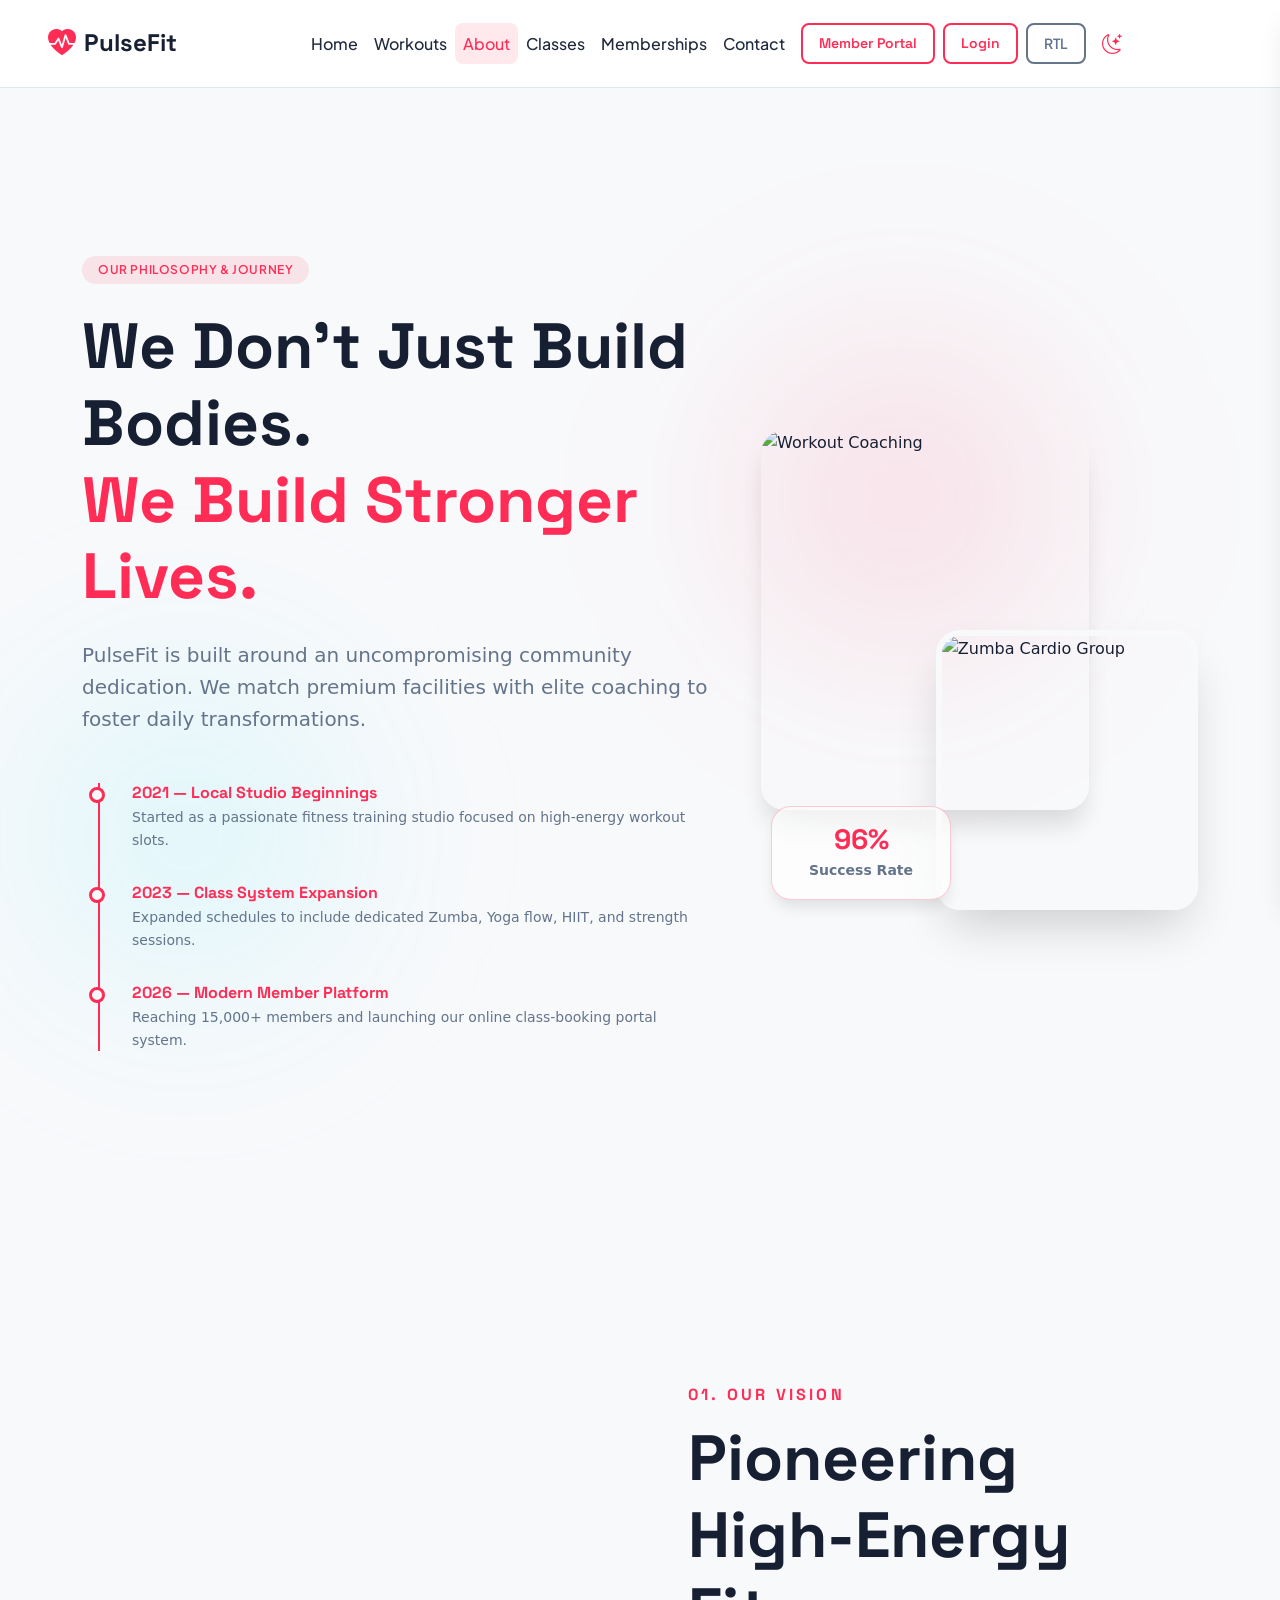
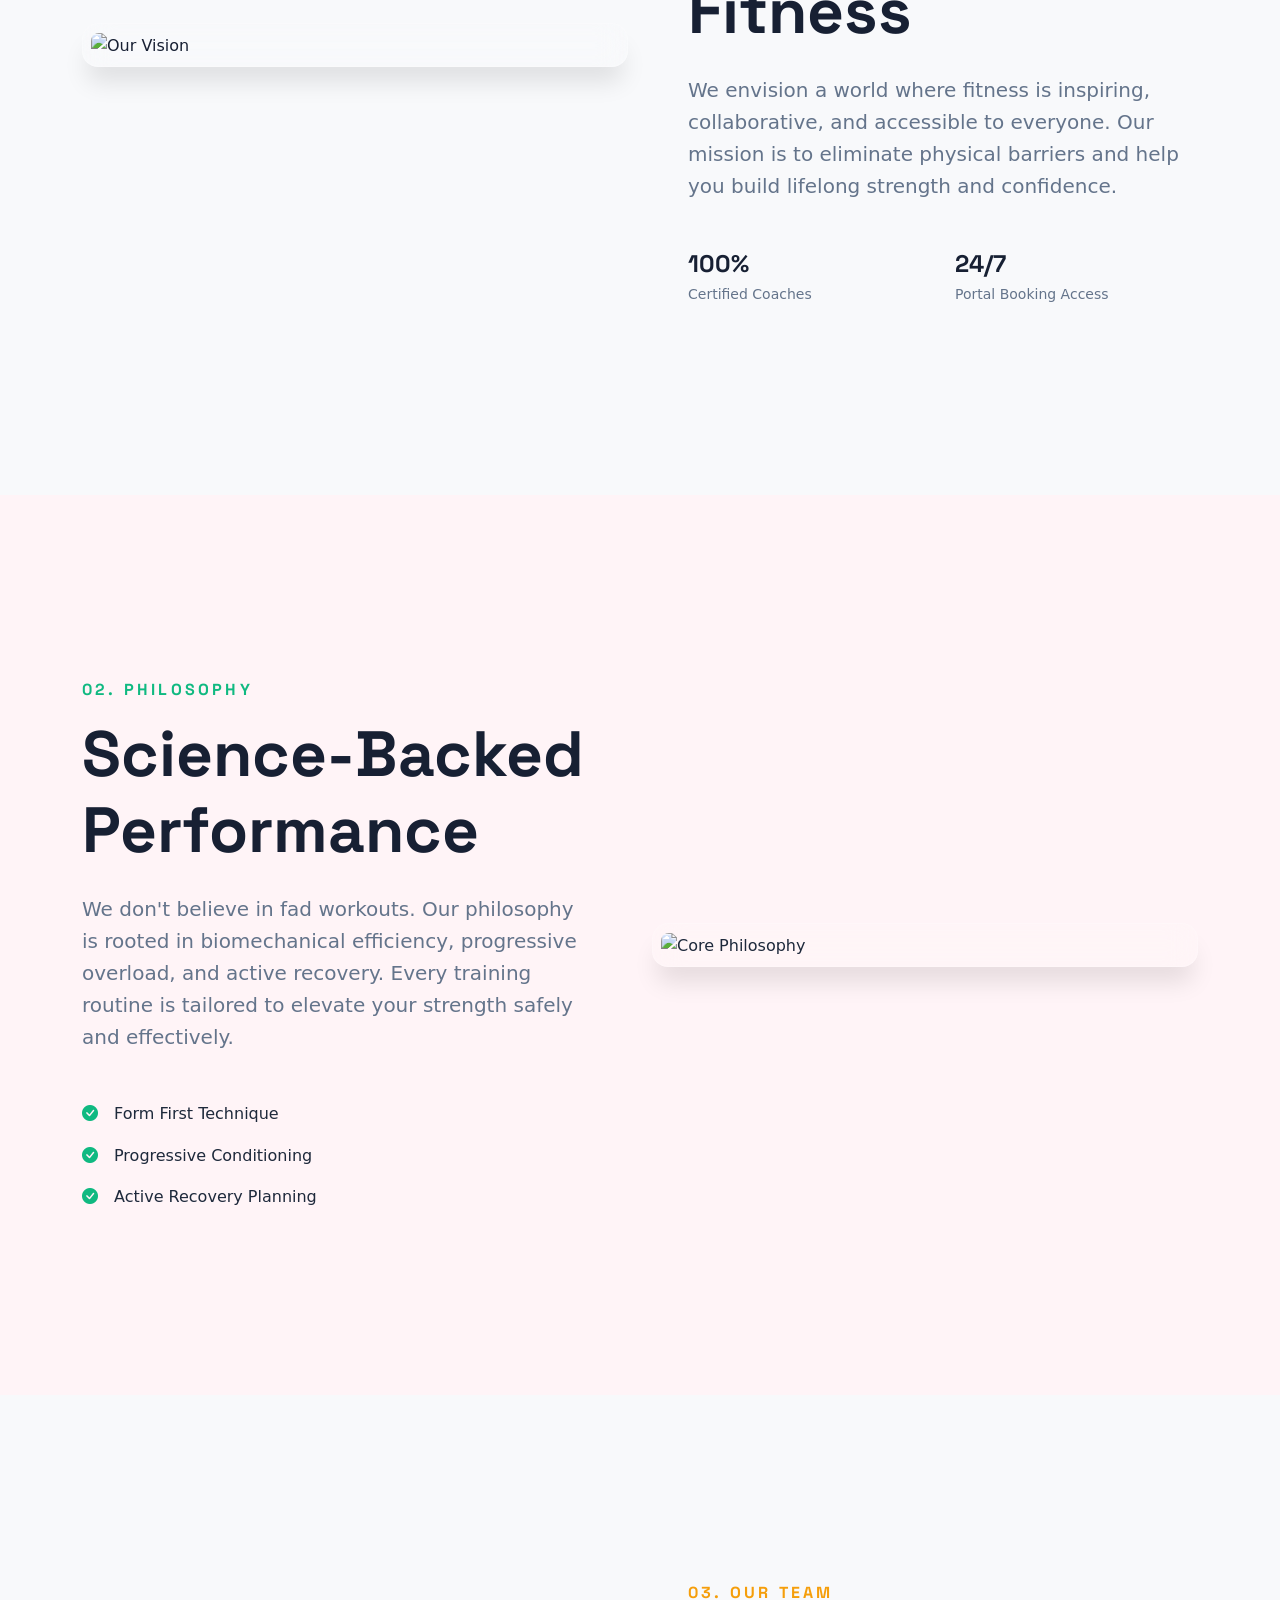
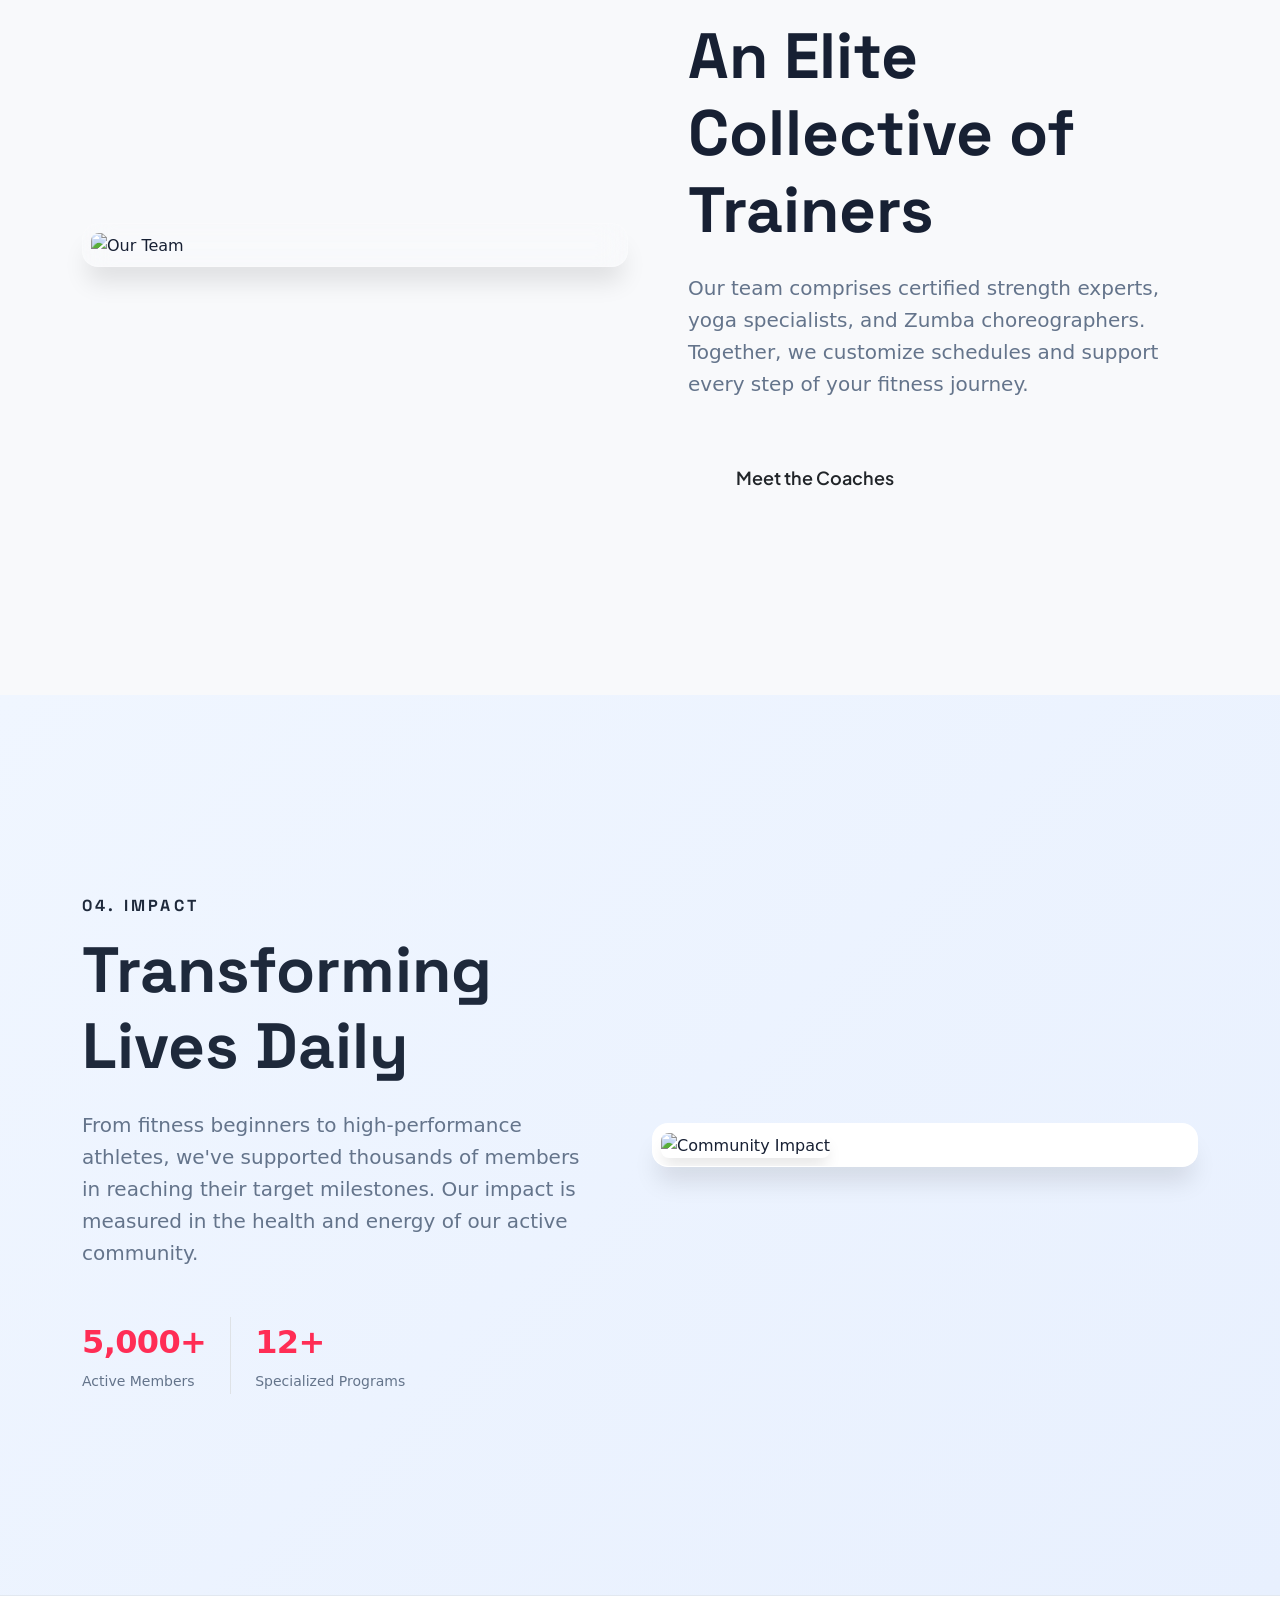
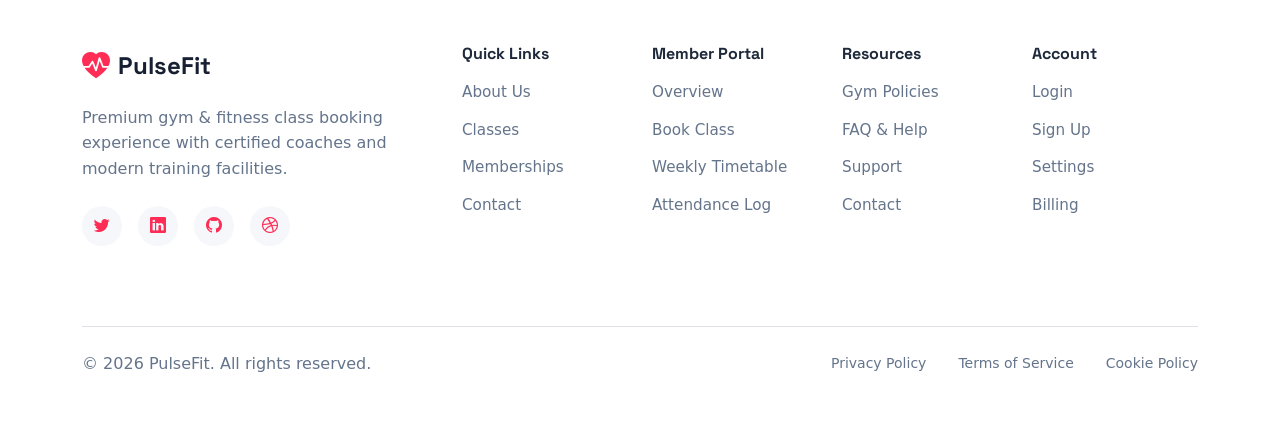
==== about.html @ 6307d5c9 "feat: PulseFit Platform Rebranding and Typography & Theme Polishing" ====
<!DOCTYPE html>
<html lang="en">

<head>
    <meta charset="UTF-8">
    <meta name="viewport" content="width=device-width, initial-scale=1.0">
    <title>About Us - PulseFit Gym & Classes</title>
    <link rel="icon" type="image/svg+xml" href="favicon.svg">
    <link href="https://cdn.jsdelivr.net/npm/bootstrap@5.3.0/dist/css/bootstrap.min.css" rel="stylesheet">
    <link href="https://cdn.jsdelivr.net/npm/bootstrap-icons@1.11.0/font/bootstrap-icons.css" rel="stylesheet">
    <link
        href="https://fonts.googleapis.com/css2?family=Space+Grotesk:wght@400;500;600;700&family=Plus+Jakarta+Sans:wght@300;400;500;600;700;800&display=swap"
        rel="stylesheet">
    <link href="assets/css/style.css" rel="stylesheet">
    <link href="assets/css/premium.css" rel="stylesheet">
</head>

<body>
    <!-- Premium Header -->
    <header class="navbar-header fixed-top">
        <nav class="navbar navbar-expand-lg">
            <div class="container-fluid px-4 px-xl-5">
                <a class="navbar-brand d-flex align-items-center" href="index.html">
                    <div class="brand-logo">
                        <i class="bi bi-heart-pulse-fill text-primary fs-3"></i>
                    </div>
                    <span class="brand-name ms-2 fw-bold">PulseFit</span>
                </a>

                <!-- Desktop Navigation -->
                <div class="navbar-nav mx-auto d-none d-xl-flex align-items-center">
                    <a class="nav-link" href="index.html">Home</a>
                    <a class="nav-link" href="home2.html">Workouts</a>
                    <a class="nav-link active" href="about.html">About</a>
                    <a class="nav-link" href="services.html">Classes</a>
                    <a class="nav-link" href="pricing.html">Memberships</a>
                    <a class="nav-link" href="contact.html">Contact</a>
                    <a href="dashboard.html" class="btn btn-outline-primary btn-sm ms-2">Member Portal</a>
                    <a href="login.html" class="btn btn-outline-primary btn-sm ms-2">Login</a>
                    <button class="btn btn-outline-secondary btn-sm ms-2" id="rtlToggleBtn">RTL</button>
                    <button class="theme-toggle btn btn-link text-decoration-none ms-3" id="themeToggle">
                        <i class="bi bi-sun fs-5"></i>
                    </button>
                </div>

                <!-- Mobile Hamburger Menu -->
                <button class="hamburger-menu d-xl-none" id="hamburgerMenu">
                    <span></span>
                    <span></span>
                    <span></span>
                </button>
            </div>
        </nav>

        <!-- Mobile Side Menu -->
        <div class="mobile-side-menu" id="mobileSideMenu">
            <div class="side-menu-header">
                <div class="d-flex align-items-center justify-content-between">
                    <div class="d-flex align-items-center">
                        <i class="bi bi-heart-pulse-fill text-primary fs-3"></i>
                        <span class="brand-name ms-2 fw-bold">PulseFit</span>
                    </div>
                    <button class="close-menu" id="closeMenu">
                        <i class="bi bi-x-lg fs-4"></i>
                    </button>
                </div>
            </div>
            <div class="side-menu-body">
                <a href="index.html" class="side-menu-link">Home</a>
                <a href="home2.html" class="side-menu-link">Workouts</a>
                <a href="about.html" class="side-menu-link active">About</a>
                <a href="services.html" class="side-menu-link">Classes</a>
                <a href="pricing.html" class="side-menu-link">Memberships</a>
                <a href="contact.html" class="side-menu-link">Contact</a>
                <a href="dashboard.html" class="side-menu-link">Member Portal</a>
                <div class="side-menu-divider"></div>
                <button class="rtl-toggle-mobile btn btn-outline-secondary w-100 mb-2" id="rtlToggleMobile">
                    <i class="bi bi-text-left-right me-2"></i> Toggle RTL
                </button>
                <button class="theme-toggle-mobile btn btn-outline-primary w-100 mb-3" id="themeToggleMobile">
                    <i class="bi bi-sun me-2"></i> Toggle Theme
                </button>
                <a href="login.html" class="btn btn-outline-secondary w-100 mb-2">Login</a>
                <a href="signup.html" class="btn btn-primary w-100 text-white">Sign Up</a>
            </div>
        </div>
    </header>

    <!-- About Hero Section -->
    <section class="about-hero">
        <div class="gradient-orb" style="top: 15%; right: 10%;"></div>
        <div class="gradient-orb gradient-orb-secondary" style="bottom: 10%; left: -5%;"></div>

        <div class="container py-5">
            <div class="row align-items-center g-5">
                <!-- Text / Timeline Column -->
                <div class="col-12 col-lg-7">
                    <div class="hero-content text-start">
                        <div class="badge bg-primary-subtle text-primary px-3 py-2 mb-4 rounded-pill stagger-up">
                            Our Philosophy & Journey
                        </div>
                        <h1 class="display-3 fw-bold mb-4 stagger-up delay-1">
                            We Don't Just Build Bodies.<br><span class="text-primary">We Build Stronger Lives.</span>
                        </h1>
                        <p class="lead text-muted mb-5 stagger-up delay-2">
                            PulseFit is built around an uncompromising community dedication. We match premium facilities with elite coaching to foster daily transformations.
                        </p>
                        
                        <!-- Timeline Component -->
                        <div class="timeline-premium stagger-up delay-3">
                            <div class="timeline-step">
                                <h6 class="fw-bold mb-1 text-primary">2021 — Local Studio Beginnings</h6>
                                <p class="text-muted small mb-0">Started as a passionate fitness training studio focused on high-energy workout slots.</p>
                            </div>
                            <div class="timeline-step">
                                <h6 class="fw-bold mb-1 text-primary">2023 — Class System Expansion</h6>
                                <p class="text-muted small mb-0">Expanded schedules to include dedicated Zumba, Yoga flow, HIIT, and strength sessions.</p>
                            </div>
                            <div class="timeline-step">
                                <h6 class="fw-bold mb-1 text-primary">2026 — Modern Member Platform</h6>
                                <p class="text-muted small mb-0">Reaching 15,000+ members and launching our online class-booking portal system.</p>
                            </div>
                        </div>
                    </div>
                </div>

                <!-- Overlapping Image Collage Column -->
                <div class="col-12 col-lg-5">
                    <div class="about-collage stagger-up delay-2">
                        <img src="https://images.unsplash.com/photo-1548690312-e3b507d8c110?q=80&w=800&auto=format&fit=crop" 
                             alt="Workout Coaching" 
                             class="about-img-main">
                        <img src="https://images.unsplash.com/photo-1599447421416-3414500d18a5?q=80&w=600&auto=format&fit=crop" 
                             alt="Zumba Cardio Group" 
                             class="about-img-sub">

                        <!-- Floating Stat Box -->
                        <div class="glass-card p-3 shadow-lg text-center" style="position: absolute; bottom: 10px; left: 10px; z-index: 10; border: 1px solid rgba(255, 45, 85, 0.25); min-width: 180px;">
                            <h3 class="fw-bold text-primary mb-0 counter-ticker" data-target="98" data-suffix="%">0</h3>
                            <span class="small text-muted fw-bold">Success Rate</span>
                        </div>
                    </div>
                </div>
            </div>
        </div>
    </section>

    <!-- Section 1: Our Vision -->
    <section class="about-showcase py-5 vh-100 d-flex align-items-center">
        <div class="container">
            <div class="row align-items-center">
                <div class="col-lg-6 mb-4 mb-lg-0">
                    <div class="showcase-image-wrapper p-2 rounded-4 shadow-xl glass-morphism bg-white bg-opacity-10">
                        <img src="https://images.unsplash.com/photo-1517838277536-f5f99be501cd?q=80&w=600&auto=format&fit=crop"
                            alt="Our Vision" class="img-fluid rounded-3 w-100 hero-animate">
                    </div>
                </div>
                <div class="col-lg-6 ps-lg-5">
                    <h6 class="text-primary fw-bold text-uppercase tracking-widest mb-3">01. Our Vision</h6>
                    <h2 class="display-3 fw-bold mb-4">Pioneering High-Energy Fitness</h2>
                    <p class="lead text-muted mb-5">We envision a world where fitness is inspiring, collaborative, and accessible to everyone. Our mission is to eliminate physical barriers and help you build lifelong strength and confidence.</p>
                    <div class="row g-4">
                        <div class="col-6">
                            <h4 class="fw-bold mb-1">100%</h4>
                            <p class="text-muted small mb-0">Certified Coaches</p>
                        </div>
                        <div class="col-6">
                            <h4 class="fw-bold mb-1">24/7</h4>
                            <p class="text-muted small mb-0">Portal Booking Access</p>
                        </div>
                    </div>
                </div>
            </div>
        </div>
    </section>

    <!-- Section 2: Core Philosophy -->
    <section class="about-showcase py-5 vh-100 d-flex align-items-center bg-light">
        <div class="container">
            <div class="row align-items-center">
                <div class="col-lg-6 order-lg-2 mb-4 mb-lg-0">
                    <div class="showcase-image-wrapper p-2 rounded-4 shadow-xl glass-morphism bg-white bg-opacity-10">
                        <img src="https://images.unsplash.com/photo-1544367567-0f2fcb009e0b?q=80&w=600&auto=format&fit=crop"
                            alt="Core Philosophy" class="img-fluid rounded-3 w-100">
                    </div>
                </div>
                <div class="col-lg-6 order-lg-1 pe-lg-5">
                    <h6 class="text-success fw-bold text-uppercase tracking-widest mb-3">02. Philosophy</h6>
                    <h2 class="display-3 fw-bold mb-4">Science-Backed Performance</h2>
                    <p class="lead text-muted mb-5">We don't believe in fad workouts. Our philosophy is rooted in biomechanical efficiency, progressive overload, and active recovery. Every training routine is tailored to elevate your strength safely and effectively.</p>
                    <ul class="list-unstyled mb-0">
                        <li class="mb-3 d-flex align-items-center"><i
                                class="bi bi-check-circle-fill text-success me-3"></i> Form First Technique</li>
                        <li class="mb-3 d-flex align-items-center"><i
                                class="bi bi-check-circle-fill text-success me-3"></i> Progressive Conditioning</li>
                        <li class="d-flex align-items-center"><i class="bi bi-check-circle-fill text-success me-3"></i>
                            Active Recovery Planning</li>
                    </ul>
                </div>
            </div>
        </div>
    </section>

    <!-- Section 3: Global Talent -->
    <section class="about-showcase py-5 vh-100 d-flex align-items-center">
        <div class="container">
            <div class="row align-items-center">
                <div class="col-lg-6 mb-4 mb-lg-0">
                    <div class="showcase-image-wrapper p-2 rounded-4 shadow-xl glass-morphism bg-white bg-opacity-10">
                        <img src="https://images.unsplash.com/photo-1571019614242-c5c5dee9f50b?q=80&w=600&auto=format&fit=crop"
                            alt="Our Team" class="img-fluid rounded-3 w-100">
                    </div>
                </div>
                <div class="col-lg-6 ps-lg-5">
                    <h6 class="text-warning fw-bold text-uppercase tracking-widest mb-3">03. Our Team</h6>
                    <h2 class="display-3 fw-bold mb-4">An Elite Collective of Trainers</h2>
                    <p class="lead text-muted mb-5">Our team comprises certified strength experts, yoga specialists, and Zumba choreographers. Together, we customize schedules and support every step of your fitness journey.</p>
                    <a href="contact.html" class="btn btn-outline-dark btn-lg px-5 py-3 rounded-pill">Meet the Coaches</a>
                </div>
            </div>
        </div>
    </section>

    <!-- Section 4: Global Impact -->
    <section class="about-showcase premium-hero-bg py-5 vh-100 d-flex align-items-center">
        <div class="container">
            <div class="row align-items-center">
                <div class="col-lg-6 order-lg-2 mb-4 mb-lg-0">
                    <div class="showcase-image-wrapper p-2 rounded-4 shadow-xl glass-morphism bg-white bg-opacity-20"
                        style="border-color: rgba(255,255,255,0.1);">
                        <img src="https://images.unsplash.com/photo-1529156069898-49953e39b3ac?q=80&w=600&auto=format&fit=crop"
                            alt="Community Impact" class="img-fluid rounded-3 w-100 shadow-lg">
                    </div>
                </div>
                <div class="col-lg-6 order-lg-1 pe-lg-5">
                    <h6 class="text-primary fw-bold text-uppercase tracking-widest mb-3">04. Impact</h6>
                    <h2 class="display-3 fw-bold mb-4">Transforming Lives Daily</h2>
                    <p class="lead text-muted mb-5">From fitness beginners to high-performance athletes, we've supported thousands of members in reaching their target milestones. Our impact is measured in the health and energy of our active community.</p>
                    <div class="d-flex gap-4">
                        <div class="impact-stat">
                            <span class="d-block fs-2 fw-bold text-primary">5,000+</span>
                            <span class="text-muted small">Active Members</span>
                        </div>
                        <div class="impact-stat ps-4 border-start">
                            <span class="d-block fs-2 fw-bold text-primary">12+</span>
                            <span class="text-muted small">Specialized Programs</span>
                        </div>
                    </div>
                </div>
            </div>
        </div>
    </section>

    <!-- Premium Footer -->
    <footer class="footer py-5">
        <div class="container">
            <div class="row g-4">
                <div class="col-lg-4">
                    <div class="footer-brand">
                        <a class="navbar-brand d-flex align-items-center mb-3" href="index.html">
                            <div class="brand-logo">
                                <i class="bi bi-heart-pulse-fill text-primary fs-3"></i>
                            </div>
                            <span class="brand-name ms-2 fw-bold">PulseFit</span>
                        </a>
                        <p class="text-muted">Premium gym & fitness class booking experience with certified coaches and modern training facilities.</p>
                        <div class="social-links">
                            <a href="#" class="social-link"><i class="bi bi-twitter"></i></a>
                            <a href="#" class="social-link"><i class="bi bi-linkedin"></i></a>
                            <a href="#" class="social-link"><i class="bi bi-github"></i></a>
                            <a href="#" class="social-link"><i class="bi bi-dribbble"></i></a>
                        </div>
                    </div>
                </div>

                <div class="col-lg-2">
                    <h6 class="fw-bold mb-3">Quick Links</h6>
                    <ul class="footer-links">
                        <li><a href="about.html">About Us</a></li>
                        <li><a href="services.html">Classes</a></li>
                        <li><a href="pricing.html">Memberships</a></li>
                        <li><a href="contact.html">Contact</a></li>
                    </ul>
                </div>

                <div class="col-lg-2">
                    <h6 class="fw-bold mb-3">Member Portal</h6>
                    <ul class="footer-links">
                        <li><a href="dashboard.html">Overview</a></li>
                        <li><a href="dashboard.html">Book Class</a></li>
                        <li><a href="dashboard.html">Weekly Timetable</a></li>
                        <li><a href="dashboard.html">Attendance Log</a></li>
                    </ul>
                </div>

                <div class="col-lg-2">
                    <h6 class="fw-bold mb-3">Resources</h6>
                    <ul class="footer-links">
                        <li><a href="#">Gym Policies</a></li>
                        <li><a href="#">FAQ & Help</a></li>
                        <li><a href="#">Support</a></li>
                        <li><a href="contact.html">Contact</a></li>
                    </ul>
                </div>

                <div class="col-lg-2">
                    <h6 class="fw-bold mb-3">Account</h6>
                    <ul class="footer-links">
                        <li><a href="login.html">Login</a></li>
                        <li><a href="signup.html">Sign Up</a></li>
                        <li><a href="#">Settings</a></li>
                        <li><a href="#">Billing</a></li>
                    </ul>
                </div>
            </div>

            <div class="footer-bottom mt-5 pt-4 border-top">
                <div class="row align-items-center">
                    <div class="col-md-6">
                        <p class="text-muted mb-0">© 2026 PulseFit. All rights reserved.</p>
                    </div>
                    <div class="col-md-6 text-md-end">
                        <div class="footer-bottom-links">
                            <a href="#">Privacy Policy</a>
                            <a href="#">Terms of Service</a>
                            <a href="#">Cookie Policy</a>
                        </div>
                    </div>
                </div>
            </div>
        </div>
    </footer>

    <script src="https://cdn.jsdelivr.net/npm/bootstrap@5.3.0/dist/js/bootstrap.bundle.min.js"></script>
    <script src="assets/js/main.js"></script>
    <script src="assets/js/premium.js"></script>
</body>

</html>
---- assets/css/style.css ----
/* CRO Optimize - Premium CSS Styles */

/* ===== CSS Variables ===== */
/* CRO Optimize - Premium CSS Styles */

/* ===== CSS Variables ===== */
:root {
  /* Light Mode Colors */
  --pure-white: #FFFFFF;
  --soft-gray: #F5F7FA;
  --section-alt-light: #FFF4F7;
  --section-alt-dark: #F5F7FA;
  --premium-blue: #FF2D55;
  --analytics-cyan: #00E5FF;
  --saas-navy: #1E293B;
  --success-green: #10B981;
  --warning-yellow: #F59E0B;
  --danger-red: #EF4444;
  --muted-gray: #64748B;
  --light-gray: #E2E8F0;

  /* Typography */
  --font-primary: 'Plus Jakarta Sans', system-ui, -apple-system, sans-serif;
  --font-secondary: 'Plus Jakarta Sans', system-ui, -apple-system, sans-serif;
  --font-display: 'Space Grotesk', 'Plus Jakarta Sans', system-ui, -apple-system, BlinkMacSystemFont, 'Segoe UI', Roboto, Arial, sans-serif;

  /* Spacing */
  --spacing-xs: 0.25rem;
  --spacing-sm: 0.5rem;
  --spacing-md: 1rem;
  --spacing-lg: 1.5rem;
  --spacing-xl: 2rem;
  --spacing-2xl: 3rem;

  /* Border Radius */
  --radius-sm: 0.375rem;
  --radius-md: 0.5rem;
  --radius-lg: 0.75rem;
  --radius-xl: 1rem;

  /* Shadows */
  --shadow-sm: 0 1px 2px 0 rgba(0, 0, 0, 0.05);
  --shadow-md: 0 4px 6px -1px rgba(0, 0, 0, 0.1);
  --shadow-lg: 0 10px 15px -3px rgba(0, 0, 0, 0.1);
  --shadow-xl: 0 20px 25px -5px rgba(0, 0, 0, 0.1);

  /* Transitions */
  --transition-fast: 0.15s ease-in-out;
  --transition-normal: 0.3s ease-in-out;
  --transition-slow: 0.5s ease-in-out;
}

/* Dark Mode Variables */
[data-theme="dark"] {
  --pure-white: #000000;
  --soft-gray: #111827;
  --section-alt-dark: #111827;
  margin: 0;
  padding: 0;
  box-sizing: border-box;
}

body {
  font-family: var(--font-primary);
  font-weight: 400;
  line-height: 1.6;
  color: var(--saas-navy);
  background-color: var(--pure-white);
  transition: background-color var(--transition-normal), color var(--transition-normal);
  overflow-x: hidden;
  padding-top: 80px;
}


body.auth-body {
  padding-top: 0 !important;
}

html {
  overflow-x: hidden;
}

[data-theme="dark"] body {
  color: var(--muted-gray);
}

[data-theme="dark"] section {
  background-color: #000000 !important;
  background-image: none !important;
}

[data-theme="dark"] section:nth-of-type(even) {
  background-color: var(--section-alt-dark) !important;
}

/* ===== Typography ===== */
h1,
h2,
h3,
h4,
h5,
h6,
.display-1,
.display-2,
.display-3,
.display-4,
.display-5,
.display-6 {
  font-family: var(--font-display) !important;
  font-weight: 550;
  line-height: 1.2;
  color: var(--saas-navy);
  transition: color var(--transition-normal);
}

[data-theme="dark"] .bg-white,
[data-theme="dark"] .bg-light {
  background-color: var(--section-alt-dark) !important;
}

[data-theme="dark"] .bg-white h1, [data-theme="dark"] .bg-white h2, [data-theme="dark"] .bg-white h3, [data-theme="dark"] .bg-white h4, [data-theme="dark"] .bg-white h5, [data-theme="dark"] .bg-white h6,
[data-theme="dark"] .bg-light h1, [data-theme="dark"] .bg-light h2, [data-theme="dark"] .bg-light h3, [data-theme="dark"] .bg-light h4, [data-theme="dark"] .bg-light h5, [data-theme="dark"] .bg-light h6 {
  color: var(--light-gray) !important;
}

[data-theme="dark"] .bg-white p, [data-theme="dark"] .bg-white .lead, [data-theme="dark"] .bg-white li,
[data-theme="dark"] .bg-light p, [data-theme="dark"] .bg-light .lead, [data-theme="dark"] .bg-light li {
  color: var(--muted-gray) !important;
}

[data-theme="dark"] h1, [data-theme="dark"] h2, [data-theme="dark"] h3, [data-theme="dark"] h4, [data-theme="dark"] h5, [data-theme="dark"] h6 {
  color: var(--light-gray);
}

.display-1 {
  font-size: 5rem;
}

.display-2 {
  font-size: 4.5rem;
}

.display-3 {
  font-size: 4rem;
}

.display-4 {
  font-size: 3.5rem;
}

.display-5 {
  font-size: 3rem;
}

@media (max-width: 768px) {
  .display-1 {
    font-size: 3rem;
  }

  .display-2 {
    font-size: 2.5rem;
  }

  .display-3 {
    font-size: 2.2rem;
  }

  .display-4 {
    font-size: 2rem;
  }

  .display-5 {
    font-size: 1.8rem;
  }
}

.lead {
  font-size: 1.25rem;
  font-weight: 500;
  color: var(--muted-gray);
}

/* ===== Header & Navigation ===== */
.navbar-header {
  position: fixed;
  top: 0;
  left: 0;
  right: 0;
  background: rgba(255, 255, 255, 0.95);
  backdrop-filter: blur(10px);
  border-bottom: 1px solid var(--light-gray);
  transition: all var(--transition-normal);
  z-index: 1030;
}

/* ===== RTL Navbar Fix: prevent logo/brand/hamburger overlap ===== */
[dir="rtl"] .navbar .container-fluid,
[dir="rtl"] .navbar .container,
[dir="rtl"] .navbar .px-4 {
  display: flex !important;
  justify-content: space-between !important;
  align-items: center !important;
  flex-wrap: nowrap !important;
  width: 100% !important;
}

[dir="rtl"] .navbar-brand {
  display: flex !important;
  align-items: center !important;
  gap: 0.5rem !important;
  margin-right: 0 !important;
  margin-left: auto !important;
  flex-shrink: 0 !important;
}

[dir="rtl"] .navbar-brand .brand-name {
  margin: 0 !important;
}

[dir="rtl"] .hamburger-menu {
  margin-left: 0 !important;
  margin-right: auto !important;
  flex-shrink: 0 !important;
  left: 1.5rem !important;
  right: auto !important;
}

/* ===== Premium Auth Screens ===== */
.auth-section {
  min-height: 100vh;
  display: flex;
  align-items: center;
  justify-content: center;
  background: radial-gradient(circle at top right, rgba(59, 130, 246, 0.05) 0%, transparent 40%),
    radial-gradient(circle at bottom left, rgba(139, 92, 246, 0.05) 0%, transparent 40%),
    var(--pure-white);
  position: relative;
  overflow: hidden;
  padding: 4rem 0;
}

[data-theme="dark"] .auth-section {
  background: radial-gradient(circle at top right, rgba(59, 130, 246, 0.1) 0%, transparent 40%),
    radial-gradient(circle at bottom left, rgba(139, 92, 246, 0.1) 0%, transparent 40%),
    #020617;
}

.auth-section::before {
  content: '';
  position: absolute;
  width: 1000px;
  height: 1000px;
  background: linear-gradient(135deg, var(--saas-primary) 0%, var(--saas-accent) 100%);
  filter: blur(150px);
  opacity: 0.03;
  top: -20%;
  right: -10%;
  border-radius: 50%;
  pointer-events: none;
}

.premium-auth-card {
  background: rgba(255, 255, 255, 0.8);
  backdrop-filter: blur(20px);
  -webkit-backdrop-filter: blur(20px);
  border: 1px solid rgba(255, 255, 255, 0.5);
  border-radius: 2rem;
  box-shadow: 0 25px 50px -12px rgba(0, 0, 0, 0.08);
  transition: all 0.5s cubic-bezier(0.4, 0, 0.2, 1);
  width: 100%;
}

[data-theme="dark"] .premium-auth-card {
  background: rgba(15, 23, 42, 0.6);
  border: 1px solid rgba(255, 255, 255, 0.08);
  box-shadow: 0 25px 50px -12px rgba(0, 0, 0, 0.5);
}

.premium-auth-card:hover {
  transform: translateY(-5px);
  box-shadow: 0 35px 60px -15px rgba(59, 130, 246, 0.15);
  border-color: rgba(59, 130, 246, 0.3);
}

.auth-header-visual {
  padding: 3.5rem 3rem 1.5rem;
  text-align: center;
}

.auth-icon-wrap {
  width: 72px;
  height: 72px;
  background: linear-gradient(135deg, var(--saas-primary) 0%, var(--saas-accent) 100%);
  border-radius: 20px;
  display: flex;
  align-items: center;
  justify-content: center;
  margin: 0 auto 1.5rem;
  color: white;
  font-size: 2rem;
  box-shadow: 0 10px 20px rgba(59, 130, 246, 0.3);
}

.auth-title {
  font-family: var(--font-display);
  font-size: 1.75rem;
  font-weight: 550;
  margin-bottom: 0.5rem;
  letter-spacing: -0.025em;
}

.auth-form-wrap {
  padding: 0 3.5rem 3.5rem;
}

.form-floating-custom {
  position: relative;
  margin-bottom: 1.5rem;
}

.form-floating-custom .form-control {
  height: 64px;
  background: rgba(var(--light-gray-rgb), 0.3);
  border: 1px solid rgba(0, 0, 0, 0.05);
  border-radius: 16px;
  padding: 1.5rem 1rem 0.5rem 3.5rem;
  font-weight: 500;
  transition: all 0.3s ease;
}

[data-theme="dark"] .form-floating-custom .form-control {
  background: rgba(255, 255, 255, 0.03);
  border-color: rgba(255, 255, 255, 0.05);
  color: white;
}

.form-floating-custom .form-control:focus {
  background: var(--pure-white);
  border-color: var(--saas-primary);
  box-shadow: 0 0 0 4px rgba(59, 130, 246, 0.1);
}

[data-theme="dark"] .form-floating-custom .form-control:focus {
  background: rgba(15, 23, 42, 0.8);
}

.form-floating-custom label {
  position: absolute;
  top: 50%;
  left: 3.5rem;
  transform: translateY(-50%);
  color: var(--muted-gray);
  transition: all 0.3s ease;
  pointer-events: none;
  font-weight: 500;
}

.form-floating-custom .form-control:focus~label,
.form-floating-custom .form-control:not(:placeholder-shown)~label {
  top: 15px;
  font-size: 0.75rem;
  text-transform: uppercase;
  letter-spacing: 0.05em;
  color: var(--saas-primary);
}

.form-floating-custom .form-icon {
  position: absolute;
  top: 50%;
  left: 1.25rem;
  transform: translateY(-50%);
  font-size: 1.25rem;
  color: var(--saas-primary);
  opacity: 0.7;
}

.social-btn-premium {
  height: 56px;
  border-radius: 14px;
  background: var(--pure-white);
  border: 1px solid rgba(0, 0, 0, 0.05);
  font-weight: 550;
  display: flex;
  align-items: center;
  justify-content: center;
  gap: 0.75rem;
  transition: all 0.3s ease;
}

[data-theme="dark"] .social-btn-premium {
  background: rgba(255, 255, 255, 0.02);
  border-color: rgba(255, 255, 255, 0.08);
  color: white;
}

.social-btn-premium:hover {
  background: var(--light-gray);
  transform: translateY(-2px);
}

[data-theme="dark"] .social-btn-premium:hover {
  background: rgba(255, 255, 255, 0.05);
}

[data-theme="dark"] .navbar-header {
  background: rgba(17, 24, 39, 0.95);
  border-bottom: 1px solid rgba(255, 255, 255, 0.1);
}

.navbar {
  padding: 1rem 0;
}

.navbar-brand {
  font-family: var(--font-display);
  font-size: 1.5rem;
  font-weight: 550;
  color: var(--premium-blue) !important;
  text-decoration: none;
  transition: transform var(--transition-fast);
}

.navbar-brand:hover {
  transform: translateY(-2px);
}

.brand-name {
  color: var(--saas-navy);
  transition: color var(--transition-normal);
}

[data-theme="dark"] .brand-name {
  color: var(--muted-gray);
}

.navbar-nav .nav-link {
  font-family: var(--font-secondary);
  font-weight: 500;
  color: var(--saas-navy) !important;
  padding: 0.5rem 1rem !important;
  border-radius: var(--radius-md);
  transition: all var(--transition-normal);
  position: relative;
}

[data-theme="dark"] .navbar-nav .nav-link {
  color: var(--muted-gray) !important;
}

.navbar-nav .nav-link:hover {
  color: var(--premium-blue) !important;
  background-color: var(--soft-gray);
}

[data-theme="dark"] .navbar-nav .nav-link:hover {
  background-color: rgba(255, 255, 255, 0.1);
}

.navbar-nav .nav-link.active {
  color: var(--premium-blue) !important;
  background-color: rgba(255, 45, 85, 0.1);
}

/* ===== Hamburger Menu ===== */
.hamburger-menu {
  display: flex;
  flex-direction: column;
  justify-content: space-around;
  width: 2rem;
  height: 2rem;
  background: transparent;
  border: none;
  cursor: pointer;
  padding: 0;
  z-index: 1001;
}

.hamburger-menu span {
  width: 2rem;
  height: 3px;
  background: var(--saas-navy);
  border-radius: 10px;
  transition: all var(--transition-normal);
  transform-origin: 1px;
}

[data-theme="dark"] .hamburger-menu span {
  background: var(--muted-gray);
}

.hamburger-menu.active span:nth-child(1) {
  transform: rotate(45deg);
}

.hamburger-menu.active span:nth-child(2) {
  opacity: 0;
  transform: translateX(20px);
}

.hamburger-menu.active span:nth-child(3) {
  transform: rotate(-45deg);
}

/* ===== Mobile Side Menu ===== */
.mobile-side-menu {
  position: fixed;
  top: 0;
  right: 0;
  width: 80%;
  max-width: 400px;
  height: 100vh;
  background: var(--pure-white);
  box-shadow: var(--shadow-xl);
  transform: translateX(100%);
  transition: transform var(--transition-normal);
  z-index: 1050;
  overflow-y: auto;
}

[data-theme="dark"] .mobile-side-menu {
  background: var(--soft-gray);
}

.mobile-side-menu.active {
  transform: translateX(0);
}

.side-menu-header {
  padding: 1.5rem;
  border-bottom: 1px solid var(--light-gray);
  background: var(--soft-gray);
}

[data-theme="dark"] .side-menu-header {
  border-bottom: 1px solid rgba(255, 255, 255, 0.1);
  background: var(--saas-navy);
}

.close-menu {
  background: none;
  border: none;
  color: var(--saas-navy);
  cursor: pointer;
  padding: 0.5rem;
  border-radius: var(--radius-md);
  transition: all var(--transition-fast);
}

[data-theme="dark"] .close-menu {
  color: var(--muted-gray);
}

.close-menu:hover {
  background-color: rgba(0, 0, 0, 0.1);
}

.side-menu-body {
  padding: 1.5rem;
}

.side-menu-link {
  display: block;
  padding: 1rem;
  font-family: var(--font-secondary);
  font-weight: 500;
  color: var(--saas-navy);
  text-decoration: none;
  border-radius: var(--radius-md);
  margin-bottom: 0.5rem;
  transition: all var(--transition-normal);
}

[data-theme="dark"] .side-menu-link {
  color: var(--muted-gray);
}

.side-menu-link:hover,
.side-menu-link.active {
  background-color: var(--soft-gray);
  color: var(--premium-blue);
}

[data-theme="dark"] .side-menu-link:hover,
[data-theme="dark"] .side-menu-link.active {
  background-color: rgba(255, 255, 255, 0.1);
}

.side-menu-divider {
  height: 1px;
  background: var(--light-gray);
  margin: 1.5rem 0;
}

/* ===== Hero Section ===== */
.hero-section {
  padding: 2rem 0 4rem;
  background: linear-gradient(135deg, var(--pure-white) 0%, var(--soft-gray) 100%);
  position: relative;
  overflow: hidden;
}

[data-theme="dark"] .hero-section {
  background: linear-gradient(135deg, var(--pure-white) 0%, var(--soft-gray) 100%);
}

.hero-content {
  z-index: 2;
  position: relative;
}

.hero-stats {
  margin-top: 2rem;
}

.stat-item h3 {
  font-family: var(--font-display);
  font-size: 2rem;
  font-weight: 550;
  color: var(--premium-blue);
  margin-bottom: 0.25rem;
}

.stat-item p {
  font-size: 0.875rem;
  font-weight: 500;
  color: var(--muted-gray);
  margin-bottom: 0;
}

.hero-actions {
  margin-top: 3rem;
}

/* ===== Premium Hero Background ===== */
.premium-hero-bg {
  background: linear-gradient(135deg, #f0f6ff 0%, #e8f0fe 100%);
}

.premium-hero-bg h1, 
.premium-hero-bg h2, 
.premium-hero-bg h3, 
.premium-hero-bg h4, 
.premium-hero-bg h5, 
.premium-hero-bg h6 {
  color: var(--saas-navy) !important;
}

.premium-hero-bg p, 
.premium-hero-bg .lead {
  color: var(--muted-gray) !important;
}

[data-theme="dark"] .premium-hero-bg {
  background: linear-gradient(135deg, var(--pure-white) 0%, var(--soft-gray) 100%);
}

[data-theme="dark"] .premium-hero-bg h1, 
[data-theme="dark"] .premium-hero-bg h2, 
[data-theme="dark"] .premium-hero-bg h3, 
[data-theme="dark"] .premium-hero-bg h4, 
[data-theme="dark"] .premium-hero-bg h5, 
[data-theme="dark"] .premium-hero-bg h6 {
  color: var(--light-gray) !important;
}

[data-theme="dark"] .premium-hero-bg p, 
[data-theme="dark"] .premium-hero-bg .lead {
  color: var(--muted-gray) !important;
}

/* ===== New Hero Visual Styles ===== */
.hero-image-container {
  padding: 2rem;
}

.hero-image-blob {
  position: absolute;
  top: 50%;
  left: 50%;
  transform: translate(-50%, -50%);
  width: 120%;
  height: 120%;
  background: radial-gradient(circle, rgba(255, 45, 85, 0.1) 0%, transparent 70%);
  border-radius: 50%;
  z-index: 0;
  animation: pulseBlob 8s infinite alternate ease-in-out;
}

@keyframes pulseBlob {
  0% {
    transform: translate(-50%, -50%) scale(1);
    opacity: 0.5;
  }

  100% {
    transform: translate(-50%, -50%) scale(1.1);
    opacity: 0.8;
  }
}

.floating-badge {
  position: absolute;
  background: var(--pure-white);
  padding: 0.75rem 1.25rem;
  border-radius: var(--radius-lg);
  display: flex;
  align-items: center;
  gap: 0.75rem;
  font-weight: 700;
  font-family: var(--font-display);
  z-index: 2;
  animation: floatBadge 4s infinite alternate ease-in-out;
}

[data-theme="dark"] .floating-badge {
  background: var(--soft-gray);
  color: white;
}

.badge-1 {
  top: 5%;
  right: 2%;
  animation-delay: 0s;
}

.badge-2 {
  bottom: 5%;
  left: 2%;
  animation-delay: 2s;
}

@keyframes floatBadge {
  0% {
    transform: translateY(0);
  }

  100% {
    transform: translateY(-15px);
  }
}

.shadow-2xl {
  box-shadow: 0 25px 50px -12px rgba(0, 0, 0, 0.25);
}


/* ===== Dashboard Mockup ===== */
.hero-visual {
  position: relative;
  display: flex;
  justify-content: center;
  align-items: center;
}

.dashboard-mockup {
  background: var(--pure-white);
  border-radius: var(--radius-xl);
  box-shadow: var(--shadow-xl);
  overflow: hidden;
  width: 100%;
  max-width: 500px;
  border: 1px solid var(--light-gray);
}

[data-theme="dark"] .dashboard-mockup {
  background: var(--soft-gray);
  border: 1px solid rgba(255, 255, 255, 0.1);
}

.mockup-header {
  padding: 1rem;
  background: var(--soft-gray);
  border-bottom: 1px solid var(--light-gray);
  display: flex;
  align-items: center;
  justify-content: space-between;
}

[data-theme="dark"] .mockup-header {
  background: var(--saas-navy);
  border-bottom: 1px solid rgba(255, 255, 255, 0.1);
}

.mockup-dot {
  width: 12px;
  height: 12px;
  border-radius: 50%;
  margin-right: 0.5rem;
}

.mockup-content {
  padding: 2rem;
}

.mockup-chart {
  margin-bottom: 2rem;
}

.chart-bars {
  display: flex;
  align-items: flex-end;
  justify-content: space-between;
  height: 100px;
}

.chart-bar {
  width: 30px;
  background: linear-gradient(to top, var(--premium-blue), var(--analytics-cyan));
  border-radius: var(--radius-sm) var(--radius-sm) 0 0;
  animation: growBar 2s ease-out;
}

@keyframes growBar {
  from {
    height: 0;
  }

  to {
    height: var(--bar-height);
  }
}

.mockup-metrics {
  display: flex;
  justify-content: space-around;
}

.metric-card {
  text-align: center;
  padding: 1rem;
  background: var(--soft-gray);
  border-radius: var(--radius-md);
  flex: 1;
  margin: 0 0.5rem;
}

[data-theme="dark"] .metric-card {
  background: var(--saas-navy);
}

.metric-value {
  font-family: var(--font-display);
  font-size: 1.5rem;
  font-weight: 550;
  color: var(--success-green);
  margin-bottom: 0.25rem;
}

.metric-label {
  font-size: 0.75rem;
  font-weight: 500;
  color: var(--muted-gray);
}

/* ===== Service Cards ===== */
.service-card {
  background: var(--pure-white);
  border: 1px solid var(--light-gray);
  border-radius: var(--radius-lg);
  padding: 2rem;
  text-align: center;
  transition: all var(--transition-normal);
  height: 100%;
}

[data-theme="dark"] .service-card {
  background: var(--soft-gray);
  border: 1px solid rgba(255, 255, 255, 0.1);
}

.service-card:hover {
  transform: translateY(-5px);
  box-shadow: var(--shadow-xl);
  border-color: var(--premium-blue);
}

.service-icon {
  margin-bottom: 1.5rem;
  color: var(--premium-blue);
}

.service-card h4 {
  margin-bottom: 1rem;
  color: var(--saas-navy);
}

[data-theme="dark"] .service-card h4 {
  color: var(--muted-gray);
}

.service-card p {
  color: var(--muted-gray);
  margin-bottom: 1.5rem;
}

/* ===== Analytics Preview ===== */
.analytics-preview {
  background: var(--soft-gray);
}

[data-theme="dark"] .analytics-preview {
  background: var(--saas-navy);
}

.analytics-features .feature-item {
  margin-bottom: 1rem;
  font-size: 1rem;
  color: var(--saas-navy);
}

[data-theme="dark"] .analytics-features .feature-item {
  color: var(--muted-gray);
}

.analytics-visual {
  display: flex;
  justify-content: center;
  align-items: center;
}

.chart-container {
  background: var(--pure-white);
  border-radius: var(--radius-lg);
  padding: 1.5rem;
  box-shadow: var(--shadow-lg);
  width: 100%;
  max-width: 400px;
}

[data-theme="dark"] .chart-container {
  background: var(--soft-gray);
}

.chart-header {
  display: flex;
  justify-content: space-between;
  align-items: center;
  margin-bottom: 1rem;
}

.chart-body {
  height: 200px;
}

.line-chart svg {
  width: 100%;
  height: 100%;
}

/* ===== Visual Impact Section ===== */
.visual-impact-section {
  position: relative;
  background: radial-gradient(circle at 70% 30%, rgba(255, 45, 85, 0.05) 0%, transparent 50%);
}

.impact-visual .image-wrapper {
  position: relative;
  transition: transform var(--transition-normal);
}

.impact-visual .image-wrapper:hover {
  transform: scale(1.02);
}

.impact-item {
  background: var(--pure-white);
  padding: 1.5rem;
  border-radius: var(--radius-lg);
  border: 1px solid var(--light-gray);
  transition: all var(--transition-normal);
}

[data-theme="dark"] .impact-item {
  background: var(--soft-gray);
  border: 1px solid rgba(255, 255, 255, 0.1);
}

.impact-item:hover {
  transform: translateY(-5px);
  box-shadow: var(--shadow-lg);
  border-color: var(--premium-blue);
}

.impact-icon {
  width: 50px;
  height: 50px;
  background: rgba(255, 45, 85, 0.1);
  border-radius: var(--radius-md);
  display: flex;
  align-items: center;
  justify-content: center;
}


/* ===== Case Studies ===== */
.case-card {
  background: var(--pure-white);
  border: 1px solid var(--light-gray);
  border-radius: var(--radius-lg);
  padding: 1.5rem;
  transition: all var(--transition-normal);
  height: 100%;
  display: flex;
  flex-direction: column;
}

.case-image {
  position: relative;
  aspect-ratio: 16 / 9;
  border-radius: var(--radius-lg);
  overflow: hidden;
}

.case-image img {
  width: 100%;
  height: 100%;
  object-fit: cover;
  transition: transform var(--transition-slow);
}

.hover-zoom:hover {
  transform: scale(1.1);
}

[data-theme="dark"] .case-card {
  background: var(--soft-gray);
  border: 1px solid rgba(255, 255, 255, 0.1);
}

.case-card:hover {
  transform: translateY(-5px);
  box-shadow: var(--shadow-xl);
}

.case-header {
  margin-bottom: 1.5rem;
}

.case-header h4 {
  color: var(--saas-navy);
  margin-bottom: 0.5rem;
  min-height: 3.5rem;
}

[data-theme="dark"] .case-header h4 {
  color: var(--muted-gray);
}

.case-metrics {
  display: flex;
  justify-content: space-between;
  margin-bottom: 1.5rem;
}

.metric {
  text-align: center;
}

.metric-value {
  display: block;
  font-family: var(--font-display);
  font-size: 1.5rem;
  font-weight: 550;
  margin-bottom: 0.25rem;
}

.metric-label {
  font-size: 0.75rem;
  font-weight: 500;
  color: var(--muted-gray);
}

/* ===== Page Hero ===== */
.page-hero {
  background: linear-gradient(135deg, var(--pure-white) 0%, var(--soft-gray) 100%);
  padding: 3rem 0;
}

[data-theme="dark"] .page-hero {
  background: linear-gradient(135deg, var(--pure-white) 0%, var(--soft-gray) 100%);
}

/* ===== Service Detail Cards ===== */
.service-detail-card {
  background: var(--pure-white);
  border: 1px solid var(--light-gray);
  border-radius: var(--radius-lg);
  padding: 2rem;
  height: 100%;
  transition: all var(--transition-normal);
}

[data-theme="dark"] .service-detail-card {
  background: var(--soft-gray);
  border: 1px solid rgba(255, 255, 255, 0.1);
}

.service-detail-card:hover {
  transform: translateY(-3px);
  box-shadow: var(--shadow-xl);
}

.service-header {
  display: flex;
  align-items: center;
  margin-bottom: 1.5rem;
}

.service-icon-large {
  width: 60px;
  height: 60px;
  background: rgba(255, 45, 85, 0.1);
  border-radius: var(--radius-lg);
  display: flex;
  align-items: center;
  justify-content: center;
  margin-right: 1rem;
  font-size: 1.5rem;
}

.service-title {
  flex: 1;
}

.service-title h3 {
  margin-bottom: 0.5rem;
  color: var(--saas-navy);
}

[data-theme="dark"] .service-title h3 {
  color: var(--muted-gray);
}

.service-features .feature-item {
  display: flex;
  align-items: center;
  margin-bottom: 0.75rem;
  font-size: 0.95rem;
  color: var(--saas-navy);
}

[data-theme="dark"] .service-features .feature-item {
  color: var(--muted-gray);
}

.service-metrics {
  display: flex;
  justify-content: space-between;
  margin-top: 1.5rem;
  padding-top: 1.5rem;
  border-top: 1px solid var(--light-gray);
}

[data-theme="dark"] .service-metrics {
  border-top: 1px solid rgba(255, 255, 255, 0.1);
}

.service-metrics .metric {
  text-align: center;
}

.service-metrics .metric-value {
  display: block;
  font-family: var(--font-display);
  font-size: 1.25rem;
  font-weight: 550;
  color: var(--premium-blue);
  margin-bottom: 0.25rem;
}

.service-metrics .metric-label {
  font-size: 0.75rem;
  font-weight: 500;
  color: var(--muted-gray);
}

/* ===== Process Section ===== */
.process-flow {
  display: grid;
  grid-template-columns: repeat(auto-fit, minmax(250px, 1fr));
  gap: 2rem;
  max-width: 1000px;
  margin: 0 auto;
}

.process-step {
  text-align: center;
  position: relative;
}

.step-number {
  width: 60px;
  height: 60px;
  background: var(--premium-blue);
  color: white;
  border-radius: 50%;
  display: flex;
  align-items: center;
  justify-content: center;
  font-family: var(--font-display);
  font-size: 1.5rem;
  font-weight: 550;
  margin: 0 auto 1.5rem;
  position: relative;
  z-index: 2;
}

.step-content h4 {
  color: var(--saas-navy);
  margin-bottom: 1rem;
}

[data-theme="dark"] .step-content h4 {
  color: var(--muted-gray);
}

.step-content p {
  color: var(--muted-gray);
  font-size: 0.95rem;
}

/* ===== About Section ===== */
.about-content {
  padding: 3rem 0;
}

.stats-grid {
  display: grid;
  grid-template-columns: repeat(auto-fit, minmax(120px, 1fr));
  gap: 2rem;
  margin-top: 2rem;
}

.approach-card {
  background: var(--pure-white);
  border: 1px solid var(--light-gray);
  border-radius: var(--radius-lg);
  padding: 2rem;
  box-shadow: var(--shadow-md);
}

[data-theme="dark"] .approach-card {
  background: var(--soft-gray);
  border: 1px solid rgba(255, 255, 255, 0.1);
}

.approach-steps {
  margin-top: 1.5rem;
}

.step-item {
  display: flex;
  align-items: flex-start;
  margin-bottom: 1.5rem;
}

.step-item .step-number {
  width: 40px;
  height: 40px;
  background: var(--premium-blue);
  color: white;
  border-radius: 50%;
  display: flex;
  align-items: center;
  justify-content: center;
  font-family: var(--font-display);
  font-weight: 550;
  margin-right: 1rem;
  flex-shrink: 0;
}

.step-content h6 {
  color: var(--saas-navy);
  margin-bottom: 0.5rem;
}

[data-theme="dark"] .step-content h6 {
  color: var(--muted-gray);
}

.step-content p {
  color: var(--muted-gray);
  font-size: 0.9rem;
  margin-bottom: 0;
}

/* ===== Expertise Section ===== */
.expertise-card {
  background: var(--pure-white);
  border: 1px solid var(--light-gray);
  border-radius: var(--radius-lg);
  padding: 2rem;
  text-align: center;
  transition: all var(--transition-normal);
  height: 100%;
}

[data-theme="dark"] .expertise-card {
  background: var(--soft-gray);
  border: 1px solid rgba(255, 255, 255, 0.1);
}

.expertise-card:hover {
  transform: translateY(-5px);
  box-shadow: var(--shadow-xl);
}

.expertise-icon {
  margin-bottom: 1.5rem;
  color: var(--premium-blue);
}

.expertise-card h5 {
  color: var(--saas-navy);
  margin-bottom: 1rem;
}

[data-theme="dark"] .expertise-card h5 {
  color: var(--muted-gray);
}

.expertise-card p {
  color: var(--muted-gray);
}

/* ===== Technology Stack ===== */
.tech-grid {
  display: grid;
  grid-template-columns: repeat(auto-fit, minmax(150px, 1fr));
  gap: 1rem;
  max-width: 800px;
  margin: 0 auto;
}

.tech-item {
  background: var(--pure-white);
  border: 1px solid var(--light-gray);
  border-radius: var(--radius-md);
  padding: 1.5rem;
  text-align: center;
  transition: all var(--transition-normal);
}

[data-theme="dark"] .tech-item {
  background: var(--soft-gray);
  border: 1px solid rgba(255, 255, 255, 0.1);
}

.tech-item:hover {
  transform: translateY(-3px);
  box-shadow: var(--shadow-md);
  border-color: var(--premium-blue);
}

.tech-item i {
  font-size: 2rem;
  color: var(--premium-blue);
  margin-bottom: 0.5rem;
  display: block;
}

.tech-item span {
  font-size: 0.875rem;
  font-weight: 500;
  color: var(--saas-navy);
}

[data-theme="dark"] .tech-item span {
  color: var(--muted-gray);
}

/* ===== Team Section ===== */
.team-card {
  background: var(--pure-white);
  border: 1px solid var(--light-gray);
  border-radius: var(--radius-lg);
  padding: 2rem;
  text-align: center;
  transition: all var(--transition-normal);
  height: 100%;
}

[data-theme="dark"] .team-card {
  background: var(--soft-gray);
  border: 1px solid rgba(255, 255, 255, 0.1);
}

.team-card:hover {
  transform: translateY(-5px);
  box-shadow: var(--shadow-xl);
}

.team-avatar {
  margin-bottom: 1.5rem;
}

.team-card h5 {
  color: var(--saas-navy);
  margin-bottom: 0.5rem;
}

[data-theme="dark"] .team-card h5 {
  color: var(--muted-gray);
}

.team-card p {
  color: var(--muted-gray);
  font-size: 0.9rem;
  margin-bottom: 1rem;
}

.team-social {
  display: flex;
  justify-content: center;
  gap: 1rem;
}

.team-social a {
  width: 36px;
  height: 36px;
  background: var(--soft-gray);
  border-radius: 50%;
  display: flex;
  align-items: center;
  justify-content: center;
  color: var(--premium-blue);
  text-decoration: none;
  transition: all var(--transition-normal);
}

[data-theme="dark"] .team-social a {
  background: var(--saas-navy);
}

.team-social a:hover {
  background: var(--premium-blue);
  color: white;
  transform: translateY(-2px);
}

/* ===== CTA Section ===== */
.cta-section {
  background: var(--premium-blue);
  color: white;
  padding: 4rem 0;
}

.cta-section h2,
.cta-section p {
  color: white;
}

.cta-section .btn-light {
  background: white;
  color: var(--premium-blue);
  border: none;
  font-weight: 600;
  transition: all var(--transition-normal);
}

.cta-section .btn-light:hover {
  background: var(--soft-gray);
  transform: translateY(-2px);
  box-shadow: var(--shadow-lg);
}

/* ===== Footer ===== */
.footer {
  background: var(--pure-white);
  border-top: 1px solid var(--light-gray);
  padding: 3rem 0 2rem;
}

[data-theme="dark"] .footer {
  background: var(--soft-gray);
  border-top: 1px solid rgba(255, 255, 255, 0.1);
}

.footer-brand {
  margin-bottom: 2rem;
}

.footer-brand p {
  color: var(--muted-gray);
  margin-bottom: 1.5rem;
}

.social-links {
  display: flex;
  gap: 1rem;
}

.social-link {
  width: 40px;
  height: 40px;
  background: var(--soft-gray);
  border-radius: 50%;
  display: flex;
  align-items: center;
  justify-content: center;
  color: var(--premium-blue);
  text-decoration: none;
  transition: all var(--transition-normal);
}

[data-theme="dark"] .social-link {
  background: var(--saas-navy);
}

.social-link:hover {
  background: var(--premium-blue);
  color: white;
  transform: translateY(-3px);
  box-shadow: 0 5px 15px rgba(255, 45, 85, 0.3);
}

.footer h6 {
  color: var(--saas-navy);
  margin-bottom: 1rem;
  font-weight: 550;
}

[data-theme="dark"] .footer h6 {
  color: var(--muted-gray);
}

.footer-links {
  list-style: none;
  padding: 0;
  margin: 0;
}

.footer-links li {
  margin-bottom: 0.75rem;
}

.footer-links a {
  color: var(--muted-gray);
  text-decoration: none;
  font-size: 0.95rem;
  transition: all var(--transition-normal);
  position: relative;
}

.footer-links a:hover {
  color: var(--premium-blue);
  padding-left: 5px;
}

.footer-bottom {
  margin-top: 2rem;
  padding-top: 2rem;
  border-top: 1px solid var(--light-gray);
}

[data-theme="dark"] .footer-bottom {
  border-top: 1px solid rgba(255, 255, 255, 0.1);
}

.footer-bottom-links {
  display: flex;
  gap: 2rem;
  justify-content: flex-end;
}

.footer-bottom-links a {
  color: var(--muted-gray);
  text-decoration: none;
  font-size: 0.875rem;
  transition: color var(--transition-normal);
}

.footer-bottom-links a:hover {
  color: var(--premium-blue);
}

/* ===== Theme Toggle ===== */
.theme-toggle {
  background: none;
  border: none;
  color: var(--saas-navy);
  cursor: pointer;
  padding: 0.5rem;
  border-radius: var(--radius-md);
  transition: all var(--transition-fast);
}

[data-theme="dark"] .theme-toggle {
  color: var(--muted-gray);
}

.theme-toggle:hover {
  background-color: var(--soft-gray);
}

[data-theme="dark"] .theme-toggle:hover {
  background-color: rgba(255, 255, 255, 0.1);
}

/* ===== Buttons ===== */
.btn {
  font-family: var(--font-secondary);
  font-weight: 600;
  padding: 0.75rem 1.5rem;
  border-radius: var(--radius-md);
  border: none;
  cursor: pointer;
  transition: all var(--transition-normal);
  text-decoration: none;
  display: inline-flex;
  align-items: center;
  justify-content: center;
  gap: 0.5rem;
}

.btn-primary {
  background: var(--premium-blue);
  color: white;
}

.btn-primary:hover {
  background: var(--analytics-cyan);
  transform: translateY(-2px);
  box-shadow: var(--shadow-lg);
}

.btn-outline-primary {
  background: transparent;
  color: var(--premium-blue);
  border: 2px solid var(--premium-blue);
}

.btn-outline-primary:hover {
  background: var(--premium-blue);
  color: white;
  transform: translateY(-2px);
  box-shadow: var(--shadow-lg);
}

.btn-secondary {
  background: var(--muted-gray);
  color: white;
}

.btn-outline-secondary {
  background: transparent;
  color: var(--muted-gray);
  border: 2px solid var(--muted-gray);
}

.btn-outline-secondary:hover {
  background: var(--muted-gray);
  color: white;
}

.btn-success {
  background: var(--success-green);
  color: white;
}

.btn-light {
  background: var(--pure-white);
  color: var(--saas-navy);
  border: 1px solid var(--light-gray);
}

[data-theme="dark"] .btn-light {
  background: var(--soft-gray);
  color: var(--muted-gray);
  border: 1px solid rgba(255, 255, 255, 0.1);
}

.btn-link {
  background: none;
  border: none;
  color: var(--premium-blue);
  text-decoration: none;
  padding: 0;
}

.btn-link:hover {
  text-decoration: underline;
  color: var(--analytics-cyan);
}

.btn-lg {
  padding: 1rem 2rem;
  font-size: 1.125rem;
}

.btn-sm {
  padding: 0.5rem 1rem;
  font-size: 0.875rem;
}

/* ===== Badges ===== */
.badge {
  font-family: var(--font-secondary);
  font-weight: 600;
  padding: 0.5rem 1rem;
  border-radius: var(--radius-xl);
  font-size: 0.75rem;
  text-transform: uppercase;
  letter-spacing: 0.05em;
}

.bg-primary {
  background-color: var(--premium-blue) !important;
}

.bg-success {
  background-color: var(--success-green) !important;
}

.bg-warning {
  background-color: var(--warning-yellow) !important;
  color: var(--saas-navy) !important;
}

.bg-danger {
  background-color: var(--danger-red) !important;
}

.bg-info {
  background-color: var(--analytics-cyan) !important;
}

.bg-secondary {
  background-color: var(--muted-gray) !important;
}

.bg-light {
  background-color: var(--section-alt-light) !important;
  color: var(--saas-navy) !important;
}

[data-theme="dark"] .bg-light {
  background-color: var(--section-alt-dark) !important;
  color: var(--muted-gray) !important;
}

.bg-primary-subtle {
  background-color: rgba(255, 45, 85, 0.1) !important;
  color: var(--premium-blue) !important;
}

/* ===== Responsive Design ===== */
@media (max-width: 1280px) {
  .navbar-nav .nav-link {
    padding: 0.5rem !important;
  }
}

@media (max-width: 992px) {
  .hero-visual {
    margin-top: 3rem;
  }
}

@media (max-width: 768px) {
  .hamburger-menu {
    position: absolute;
    top: 1rem;
    right: 1rem;
  }

  .hero-section {
    padding: 2rem 0;
  }

  .service-card,
  .case-card,
  .expertise-card,
  .team-card {
    padding: 1.5rem;
  }

  .service-detail-card {
    padding: 1.5rem;
  }

  .cta-section {
    padding: 3rem 0;
  }

  .cta-section .row {
    text-align: center;
  }

  .cta-section .col-lg-4 {
    text-align: center !important;
    margin-top: 2rem;
  }

  .footer-bottom-links {
    flex-direction: column;
    gap: 1rem;
    text-align: center;
  }

  .analytics-preview .btn.btn-lg {
    padding: 0.75rem 1.25rem;
    font-size: 1rem;
  }
}

@media (max-width: 360px) {
  .analytics-preview .btn.btn-lg {
    padding: 0.625rem 1rem;
    font-size: 0.95rem;
  }
}

@media (max-width: 576px) {
  .display-1 {
    font-size: 2.5rem;
  }

  .display-2 {
    font-size: 2.2rem;
  }

  .display-3 {
    font-size: 2rem;
  }

  .display-4 {
    font-size: 1.8rem;
  }

  .display-5 {
    font-size: 1.6rem;
  }

  .hero-actions {
    flex-direction: column;
    gap: 1rem;
  }

  .hero-actions .btn {
    width: 100%;
    justify-content: center;
  }

  .stats-grid {
    grid-template-columns: 1fr;
    gap: 1rem;
  }

  .case-metrics {
    flex-direction: column;
    gap: 1rem;
  }

  .service-metrics {
    flex-direction: column;
    gap: 1rem;
  }

  .process-flow {
    grid-template-columns: 1fr;
    gap: 2rem;
  }

  .tech-grid {
    grid-template-columns: repeat(2, 1fr);
  }

  .social-links {
    justify-content: center;
  }
}

/* ===== Utility Classes ===== */
.text-primary {
  color: var(--premium-blue) !important;
}

.text-success {
  color: var(--success-green) !important;
}

.text-warning {
  color: var(--warning-yellow) !important;
}

.text-danger {
  color: var(--danger-red) !important;
}

.text-info {
  color: var(--analytics-cyan) !important;
}

.text-muted {
  color: var(--muted-gray) !important;
}

.bg-primary {
  background-color: var(--premium-blue) !important;
}

.bg-success {
  background-color: var(--success-green) !important;
}

.bg-warning {
  background-color: var(--warning-yellow) !important;
}

.bg-danger {
  background-color: var(--danger-red) !important;
}

.bg-info {
  background-color: var(--analytics-cyan) !important;
}

.bg-light {
  background-color: var(--section-alt-light) !important;
}

.border-primary {
  border-color: var(--premium-blue) !important;
}

.border-success {
  border-color: var(--success-green) !important;
}

.border-warning {
  border-color: var(--warning-yellow) !important;
}

.border-danger {
  border-color: var(--danger-red) !important;
}

.border-info {
  border-color: var(--analytics-cyan) !important;
}

.border-light {
  border-color: var(--light-gray) !important;
}

.shadow-sm {
  box-shadow: var(--shadow-sm) !important;
}

.shadow {
  box-shadow: var(--shadow-md) !important;
}

.shadow-lg {
  box-shadow: var(--shadow-lg) !important;
}

.shadow-xl {
  box-shadow: var(--shadow-xl) !important;
}

.rounded {
  border-radius: var(--radius-md) !important;
}

.rounded-sm {
  border-radius: var(--radius-sm) !important;
}

.rounded-lg {
  border-radius: var(--radius-lg) !important;
}

.rounded-xl {
  border-radius: var(--radius-xl) !important;
}

/* ===== Accessibility ===== */
@media (prefers-reduced-motion: reduce) {
  * {
    animation-duration: 0.01ms !important;
    animation-iteration-count: 1 !important;
    transition-duration: 0.01ms !important;
  }
}

/* Focus states */
button:focus,
a:focus,
input:focus,
textarea:focus,
select:focus {
  outline: 2px solid var(--premium-blue);
  outline-offset: 2px;
}

/* Screen reader only */
.sr-only {
  position: absolute;
  width: 1px;
  height: 1px;
  padding: 0;
  margin: -1px;
  overflow: hidden;
  clip: rect(0, 0, 0, 0);
  white-space: nowrap;
  border: 0;
}

/* ===== Dashboard Styles Import ===== */
@import url('dashboard.css');
@import url('auth.css');
@import url('home2.css');

/* ===== Showcase Sections & Premium Utilities ===== */
.showcase-section {
  transition: all var(--transition-normal);
}

[data-theme="dark"] .showcase-section.bg-light,
[data-theme="dark"] .service-showcase.bg-light,
[data-theme="dark"] .about-showcase.bg-light {
  background-color: var(--section-alt-dark) !important;
}

[data-theme="dark"] .showcase-section.bg-primary-subtle {
  background-color: rgba(255, 45, 85, 0.1) !important;
}

.showcase-image-wrapper {
  position: relative;
  overflow: hidden;
  transition: transform var(--transition-normal);
  z-index: 1;
}

.showcase-image-wrapper:hover {
  transform: scale(1.03) translateY(-5px);
  box-shadow: var(--shadow-2xl) !important;
}

.glass-morphism {
  backdrop-filter: blur(15px);
  border: 1px solid rgba(255, 255, 255, 0.2);
  box-shadow: var(--shadow-xl);
}

[data-theme="dark"] .glass-morphism {
  background: rgba(255, 255, 255, 0.05);
  border: 1px solid rgba(255, 255, 255, 0.1);
}

@keyframes fadeInUp {
  from {
    opacity: 0;
    transform: translateY(30px);
  }

  to {
    opacity: 1;
    transform: translateY(0);
  }
}

.hero-animate {
  animation: fadeInUp 1.2s cubic-bezier(0.23, 1, 0.32, 1);
}

@media (max-width: 991.98px) {
  .showcase-section {
    height: auto !important;
    padding: 4rem 0;
  }
}

/* ===== About Page Showcase ===== */
.about-showcase {
  transition: all var(--transition-normal);
}

.tracking-widest {
  letter-spacing: 0.2em;
}

.impact-stat span:first-child {
  font-family: var(--font-heading);
  letter-spacing: -0.02em;
}

[data-theme="dark"] .about-showcase.bg-light {
  background-color: var(--section-alt-dark) !important;
}

[data-theme="dark"] .impact-stat {
  border-color: rgba(255, 255, 255, 0.1) !important;
}

/* ===== Floating Stat Cards ===== */
.floating-stat-card {
  transition: all 0.5s cubic-bezier(0.23, 1, 0.32, 1);
  animation: float 6s ease-in-out infinite;
}

.floating-stat-card:nth-child(2) {
  animation-delay: -3s;
}

.floating-stat-card:hover {
  transform: translateY(-15px) scale(1.05);
  background: rgba(255, 255, 255, 0.15) !important;
}

@keyframes float {
  0% {
    transform: translateY(0px);
  }

  50% {
    transform: translateY(-20px);
  }

  100% {
    transform: translateY(0px);
  }
}

.min-vh-75 {
  min-height: 75vh;
}

/* ===== Service Page Unique Layouts ===== */
.service-showcase {
  transition: all var(--transition-normal);
}

[data-theme="dark"] .service-experimentation {
  background: linear-gradient(135deg, #111827 0%, #1f2937 100%) !important;
}

[data-theme="dark"] .service-experimentation h2 {
  color: #f8fafc !important;
}

[data-theme="dark"] .service-experimentation .lead {
  color: #cbd5e1 !important;
}

[data-theme="dark"] .service-experimentation .metric-block {
  background: #0f172a !important;
  border-color: rgba(255, 255, 255, 0.12) !important;
}

[data-theme="dark"] .service-experimentation .metric-block .text-muted {
  color: #94a3b8 !important;
}

.service-image-stack {
  max-width: 90%;
}

.floating-overlay-card {
  z-index: 10;
  min-width: 180px;
}

.banner-bg-image img {
  filter: grayscale(100%) brightness(0.2);
}

.collage-grid {
  height: 500px;
}

.img-wrap img {
  transition: transform 0.8s cubic-bezier(0.23, 1, 0.32, 1);
}

.img-wrap:hover img {
  transform: scale(1.1);
}

.tech-visual-wrapper {
  width: 300px;
  height: 300px;
  margin: 0 auto;
}

.floating-icon {
  width: 60px;
  height: 60px;
  display: flex;
  align-items: center;
  justify-content: center;
  transition: all 0.3s ease;
  animation: float 4s ease-in-out infinite;
}

.floating-icon:nth-child(even) {
  animation-delay: -2s;
}

.icon-box {
  width: 45px;
  height: 45px;
  display: flex;
  align-items: center;
  justify-content: center;
}

[data-theme="dark"] .floating-icon {
  background: var(--premium-dark) !important;
  border: 1px solid rgba(255, 255, 255, 0.1);
}

/* ===== Pricing Page Unique Layouts ===== */
.pricing-hero {
  border-bottom: 1px solid rgba(255, 255, 255, 0.05);
}

.pricing-glass-card {
  transition: all 0.4s cubic-bezier(0.23, 1, 0.32, 1);
  border: 1px solid rgba(255, 255, 255, 0.1);
}

.pricing-glass-card:hover {
  transform: translateY(-10px);
  background: rgba(255, 255, 255, 0.08) !important;
  border-color: var(--premium-blue);
}

.roadmap-image-wrap {
  transform: perspective(1000px) rotateY(-5deg);
  transition: transform 0.6s ease;
}

.roadmap-image-wrap:hover {
  transform: perspective(1000px) rotateY(0deg);
}

.matrix-table {
  background: rgba(255, 255, 255, 0.02);
  backdrop-filter: blur(20px);
}

.advisor-card {
  transition: transform var(--transition-normal);
}

.advisor-card:hover {
  transform: scale(1.02);
}

[data-theme="dark"] .roi-roadmap {
  background-color: var(--soft-gray) !important;
}

[data-theme="dark"] .roi-roadmap .roadmap-image-wrap {
  background: rgba(255, 255, 255, 0.05) !important;
}

.auth-controls {
  position: absolute;
  top: 1.5rem;
  right: 1.5rem;
  z-index: 100;
  display: flex;
  align-items: center;
  background: rgba(255, 255, 255, 0.1);
  backdrop-filter: blur(8px);
  padding: 0.4rem 0.8rem;
  border-radius: 50px;
  border: 1px solid rgba(255, 255, 255, 0.2);
}

.auth-controls #themeToggle {
  margin-left: 0.75rem !important;
}

@media (max-width: 576px) {
  .auth-controls {
    top: 1rem;
    right: 1rem;
    padding: 0.3rem 0.6rem;
  }

  .auth-controls #themeToggle {
    margin-left: 0.5rem !important;
  }
}

[data-theme="dark"] .auth-controls {
  background: rgba(15, 23, 42, 0.3);
  border-color: rgba(255, 255, 255, 0.05);
}

/* Visibility overrides for specific themed sections */
.bg-dark h1,
.bg-dark h2,
.bg-dark h3,
.bg-dark .lead,
.bg-dark .text-white-50,
.pricing-hero h1,
.pricing-hero h2,
.pricing-hero .lead,
.pricing-hero .text-white-50,
.feature-matrix h1,
.feature-matrix h2,
.feature-matrix .text-white-50 {
  color: #FFFFFF !important;
}

[data-theme="light"] .roi-roadmap h2,
[data-theme="light"] .advisor-faq h2 {
  color: #1e293b !important;
}

.bg-dark .text-white-50,
.pricing-hero .text-white-50,
.feature-matrix .text-white-50 {
  color: rgba(255, 255, 255, 0.6) !important;
}

/* Accordion Visibility in Dark Mode */
[data-theme="dark"] .accordion-button {
  color: var(--saas-navy) !important;
}

[data-theme="dark"] .accordion-button::after {
  filter: invert(1);
}

[data-theme="dark"] .accordion-button:not(.collapsed) {
  background-color: rgba(255, 255, 255, 0.05);
}

/* ==========================================================================
   Contact Page Overhaul
   ========================================================================== */

.contact-hero-premium {
  position: relative;
}

.text-gradient {
  background: linear-gradient(135deg, #3b82f6 0%, #8b5cf6 100%);
  -webkit-background-clip: text;
  background-clip: text;
  -webkit-text-fill-color: transparent;
}

.social-icon-btn {
  width: 60px;
  height: 60px;
  background: rgba(0, 0, 0, 0.05);
  border: 1px solid rgba(0, 0, 0, 0.1);
  border-radius: 50%;
  display: flex;
  align-items: center;
  justify-content: center;
  color: var(--saas-navy) !important;
  font-size: 1.5rem;
  transition: all 0.3s cubic-bezier(0.4, 0, 0.2, 1);
  text-decoration: none;
}

[data-theme="dark"] .social-icon-btn {
  background: rgba(255, 255, 255, 0.05);
  border: 1px solid rgba(255, 255, 255, 0.1);
  color: white !important;
}

.social-icon-btn:hover {
  background: #3b82f6 !important;
  color: white !important;
  transform: translateY(-5px) scale(1.1);
  box-shadow: 0 10px 20px rgba(59, 130, 246, 0.3);
}

.social-link-pill {
  padding: 0 30px;
  height: 60px;
  background: rgba(0, 0, 0, 0.05);
  border: 1px solid rgba(0, 0, 0, 0.1);
  border-radius: 30px;
  display: flex;
  align-items: center;
  color: var(--saas-navy) !important;
  text-decoration: none;
  transition: all 0.3s ease;
}

[data-theme="dark"] .social-link-pill {
  background: rgba(255, 255, 255, 0.05);
  border: 1px solid rgba(255, 255, 255, 0.1);
  color: white !important;
}

.social-link-pill:hover {
  background: rgba(0, 0, 0, 0.1);
  border-color: #3b82f6;
  color: #3b82f6 !important;
  transform: translateY(-5px);
}

[data-theme="dark"] .social-link-pill:hover {
  background: rgba(255, 255, 255, 0.1);
}

.map-container-premium {
  min-height: 450px;
  transition: all 0.5s ease;
}

.contact-glass-card {
  transition: all 0.3s ease;
}

.hover-translate-y:hover {
  transform: translateY(-10px);
}

.icon-wrap {
  width: 60px;
  height: 60px;
  display: flex;
  align-items: center;
  justify-content: center;
}

.shadow-2xl {
  box-shadow: 0 25px 50px -12px rgba(0, 0, 0, 0.25);
}

.blur-sm {
  backdrop-filter: blur(4px);
}

[dir="rtl"] .hero-bg-accent {
  transform: skewX(15deg) translateX(-25%) !important;
}

[data-theme="dark"] .dark-text-white {
  color: white !important;
}

@media (max-width: 1024px) {
  .ready-scale-card {
    padding: 1.5rem !important;
  }

  .ready-scale-card .input-group .btn {
    padding-left: 1rem !important;
    padding-right: 1rem !important;
  }
}

@media (max-width: 768px) {
  .ready-scale-card {
    padding: 1.25rem !important;
  }

  .ready-scale-card .input-group .btn {
    padding-left: 0.9rem !important;
    padding-right: 0.9rem !important;
  }
}

@media (max-width: 360px) {
  .ready-scale-card {
    padding: 1rem !important;
  }

  .ready-scale-card .input-group .form-control,
  .ready-scale-card .input-group .btn {
    font-size: 0.95rem;
  }

  .ready-scale-card .input-group .btn {
    padding-left: 0.8rem !important;
    padding-right: 0.8rem !important;
    white-space: nowrap;
  }
}

/* ===== Analytics CTA Tab View Fix ===== */
@media (min-width: 768px) and (max-width: 1024px) {
  .analytics-content .btn.btn-lg {
    padding: 1rem 2rem !important;
    display: inline-flex !important;
    align-items: center !important;
    justify-content: center !important;
    margin-bottom: 2rem !important; /* Prevents touching the chart if stacked */
  }
}
---- assets/css/premium.css ----
/* PulseFit - Premium CSS Overrides and Animations */

:root {
  /* Brand Theme Tokens (Light Mode Default) */
  --bg-primary: #F8F9FB;
  --bg-surface: #FFFFFF;
  --text-primary: #172033;
  --text-muted: #64748B;
  
  --primary-color: #FF2D55;
  --primary-dark: #E11D48;
  --accent-color: #FF6B81;
  --white: #FFFFFF;
  
  /* Shadows */
  --premium-shadow-sm: 0 4px 6px -1px rgba(0, 0, 0, 0.05);
  --premium-shadow-md: 0 10px 15px -3px rgba(0, 0, 0, 0.08);
  --premium-shadow-lg: 0 20px 25px -5px rgba(0, 0, 0, 0.12);
  --premium-shadow-xl: 0 25px 50px -12px rgba(0, 0, 0, 0.18);
  
  /* Font Family Overrides */
  --font-headings: 'Space Grotesk', 'Plus Jakarta Sans', system-ui, -apple-system, BlinkMacSystemFont, 'Segoe UI', Roboto, Arial, sans-serif;
  --font-body: 'Inter', system-ui, -apple-system, sans-serif;
  
  /* Glassmorphism Defaults */
  --glass-bg: rgba(255, 255, 255, 0.7);
  --glass-border: rgba(255, 255, 255, 0.4);
}

[data-theme="dark"] {
  /* Brand Theme Tokens (Dark Mode) */
  --bg-primary: #0B0F19;
  --bg-surface: #151A24;
  --text-primary: #FFFFFF;
  --text-muted: #94A3B8;
  
  --glass-bg: rgba(21, 26, 36, 0.7);
  --glass-border: rgba(255, 45, 85, 0.15);
}

/* Global Reset Overrides */
body {
  background-color: var(--bg-primary) !important;
  color: var(--text-primary) !important;
  font-family: var(--font-body);
  transition: background-color 0.5s cubic-bezier(0.4, 0, 0.2, 1), color 0.5s cubic-bezier(0.4, 0, 0.2, 1);
}

h1, h2, h3, h4, h5, h6,
.display-1, .display-2, .display-3, .display-4, .display-5, .display-6 {
  font-family: var(--font-headings) !important;
  font-weight: 700;
  color: var(--text-primary);
}

.brand-name {
  color: var(--text-primary) !important;
}

section {
  background-color: var(--bg-primary) !important;
  transition: background-color 0.5s cubic-bezier(0.4, 0, 0.2, 1);
}

/* Global Gradient Orbs */
.gradient-orb {
  position: absolute;
  width: clamp(200px, 40vw, 500px);
  height: clamp(200px, 40vw, 500px);
  border-radius: 50%;
  background: radial-gradient(circle, rgba(255, 45, 85, 0.15) 0%, rgba(255, 107, 129, 0) 70%);
  filter: blur(80px);
  pointer-events: none;
  z-index: 0;
  animation: floatOrb 12s ease-in-out infinite alternate;
}

.gradient-orb-secondary {
  background: radial-gradient(circle, rgba(0, 229, 255, 0.12) 0%, rgba(0, 229, 255, 0) 70%);
  animation-delay: -6s;
}

@keyframes floatOrb {
  0% { transform: translate(0, 0) scale(1); }
  100% { transform: translate(40px, -60px) scale(1.1); }
}

/* Premium Card Styles */
.premium-card {
  background-color: var(--bg-surface);
  border: 1px solid rgba(255, 255, 255, 0.08);
  border-radius: 1.25rem;
  padding: 2rem;
  box-shadow: var(--premium-shadow-md);
  transition: all 0.4s cubic-bezier(0.4, 0, 0.2, 1);
  position: relative;
  overflow: hidden;
  z-index: 1;
}

[data-theme="dark"] .premium-card {
  background-color: var(--bg-surface);
  border: 1px solid rgba(255, 45, 85, 0.08);
}

.premium-card:hover {
  transform: translateY(-8px);
  box-shadow: var(--premium-shadow-xl);
  border-color: rgba(255, 45, 85, 0.3);
}

/* Glassmorphism Cards */
.glass-card {
  background: var(--glass-bg);
  backdrop-filter: blur(16px);
  -webkit-backdrop-filter: blur(16px);
  border: 1px solid var(--glass-border);
  border-radius: 1.25rem;
  box-shadow: var(--premium-shadow-lg);
  transition: all 0.4s cubic-bezier(0.4, 0, 0.2, 1);
}

/* Custom Buttons & Hover Animations */
.btn-primary {
  background-color: var(--primary-color) !important;
  border-color: var(--primary-color) !important;
  color: var(--white) !important;
  font-family: var(--font-headings);
  font-weight: 600;
  transition: all 0.3s cubic-bezier(0.4, 0, 0.2, 1);
  position: relative;
  overflow: hidden;
  z-index: 1;
}

.btn-primary::after {
  content: '';
  position: absolute;
  top: 50%;
  left: 50%;
  width: 0;
  height: 0;
  background: rgba(255, 255, 255, 0.2);
  border-radius: 50%;
  transform: translate(-50%, -50%);
  transition: width 0.6s ease, height 0.6s ease;
  z-index: -1;
}

.btn-primary:hover::after {
  width: 300px;
  height: 300px;
}

.btn-primary:hover {
  background-color: var(--primary-dark) !important;
  border-color: var(--primary-dark) !important;
  transform: translateY(-2px);
  box-shadow: 0 8px 20px rgba(255, 45, 85, 0.4);
}

.btn-outline-primary {
  color: var(--primary-color) !important;
  border-color: var(--primary-color) !important;
  font-family: var(--font-headings);
  font-weight: 600;
  transition: all 0.3s cubic-bezier(0.4, 0, 0.2, 1);
}

.btn-outline-primary:hover {
  background-color: var(--primary-color) !important;
  color: var(--white) !important;
  transform: translateY(-2px);
  box-shadow: 0 8px 20px rgba(255, 45, 85, 0.25);
}

/* ======================================================== */
/* PAGE SPECIFIC HEROS                                     */
/* ======================================================== */

/* 1. HOME: Fullscreen Cinematic Hero */
.home-hero {
  min-height: 100vh;
  display: flex;
  align-items: center;
  position: relative;
  overflow: hidden;
  padding: 8rem 0 4rem;
}

.home-hero-visual {
  position: relative;
  width: 100%;
}

.home-hero-image {
  border-radius: 1.75rem;
  box-shadow: var(--premium-shadow-xl);
  transform: scale(1);
  transition: transform 0.8s cubic-bezier(0.4, 0, 0.2, 1);
}

.home-hero-visual:hover .home-hero-image {
  transform: scale(1.03);
}

/* Floating Badges for Home */
.floating-stat-badge {
  position: absolute;
  padding: 1rem 1.5rem;
  border-radius: 1rem;
  box-shadow: var(--premium-shadow-lg);
  display: flex;
  align-items: center;
  gap: 0.75rem;
  z-index: 10;
  animation: floatBadge 6s ease-in-out infinite alternate;
}

.badge-members {
  top: 10%;
  left: -10%;
  animation-delay: 0s;
}

.badge-classes {
  bottom: 25%;
  left: -8%;
  animation-delay: -1.5s;
}

.badge-trainers {
  top: 25%;
  right: -5%;
  animation-delay: -3s;
}

.badge-rating {
  bottom: 10%;
  right: -2%;
  animation-delay: -4.5s;
}

@keyframes floatBadge {
  0% { transform: translateY(0); }
  100% { transform: translateY(-15px); }
}

/* 2. WORKOUTS: Asymmetric Split Hero */
.workouts-hero {
  min-height: 85vh;
  display: flex;
  align-items: center;
  padding: 8rem 0 4rem;
  position: relative;
}

.workouts-hero-image-wrap {
  position: relative;
  clip-path: polygon(0 0, 100% 0, 90% 100%, 0% 100%);
  border-radius: 1.5rem;
  overflow: hidden;
}

.workouts-hero-image {
  width: 100%;
  height: 500px;
  object-fit: cover;
  transition: transform 0.6s ease;
}

.workouts-hero-image-wrap:hover .workouts-hero-image {
  transform: scale(1.05);
}

.overlapping-workout-card {
  position: absolute;
  right: 5%;
  bottom: -5%;
  width: 280px;
  padding: 1.25rem;
  z-index: 10;
  border: 1px solid rgba(255, 45, 85, 0.25);
  box-shadow: var(--premium-shadow-xl);
}

/* Progress ring simulation */
.progress-ring-container {
  display: flex;
  align-items: center;
  gap: 1rem;
}

/* 3. ABOUT: Storytelling Hero */
.about-hero {
  min-height: 80vh;
  display: flex;
  align-items: center;
  padding: 8rem 0 4rem;
  position: relative;
}

.about-collage {
  position: relative;
  height: 480px;
  width: 100%;
}

.about-img-main {
  position: absolute;
  top: 0;
  left: 0;
  width: 75%;
  height: 380px;
  object-fit: cover;
  border-radius: 1.5rem;
  box-shadow: var(--premium-shadow-lg);
  z-index: 2;
}

.about-img-sub {
  position: absolute;
  bottom: 0;
  right: 0;
  width: 60%;
  height: 280px;
  object-fit: cover;
  border-radius: 1.5rem;
  border: 6px solid var(--bg-primary);
  box-shadow: var(--premium-shadow-xl);
  z-index: 3;
  transition: transform 0.5s ease;
}

.about-collage:hover .about-img-sub {
  transform: translate(-10px, -10px);
}

/* Journey Timeline */
.timeline-premium {
  position: relative;
  border-left: 2px solid var(--primary-color);
  padding-left: 2rem;
  margin-left: 1rem;
}

.timeline-step {
  position: relative;
  margin-bottom: 2rem;
}

.timeline-step::before {
  content: '';
  position: absolute;
  left: -2.7rem;
  top: 0.25rem;
  width: 1rem;
  height: 1rem;
  background-color: var(--bg-primary);
  border: 3px solid var(--primary-color);
  border-radius: 50%;
  transition: all 0.3s ease;
}

.timeline-step:hover::before {
  background-color: var(--primary-color);
  box-shadow: 0 0 0 5px rgba(255, 45, 85, 0.2);
}

/* 4. CLASSES: Class Discovery Layout */
.classes-hero {
  padding: 8rem 0 4rem;
  position: relative;
}

.classes-marquee-container {
  overflow: hidden;
  white-space: nowrap;
  width: 100%;
  padding: 1.5rem 0;
  background: linear-gradient(90deg, rgba(255,45,85,0.04) 0%, rgba(0,0,0,0) 50%, rgba(255,45,85,0.04) 100%);
  margin-bottom: 3rem;
}

.classes-marquee-content {
  display: inline-block;
  animation: marquee 25s linear infinite;
}

@keyframes marquee {
  0% { transform: translateX(0%); }
  100% { transform: translateX(-50%); }
}

.marquee-badge {
  display: inline-block;
  margin: 0 2rem;
  font-family: var(--font-headings);
  font-size: 1.25rem;
  font-weight: 700;
  text-transform: uppercase;
  color: var(--text-primary);
  opacity: 0.8;
}

.classes-grid-container {
  display: grid;
  grid-template-columns: repeat(auto-fill, minmax(320px, 1fr));
  gap: 2rem;
}

.class-premium-card {
  position: relative;
  border-radius: 1.25rem;
  overflow: hidden;
  box-shadow: var(--premium-shadow-md);
  transition: all 0.4s cubic-bezier(0.4, 0, 0.2, 1);
  background-color: var(--bg-surface);
  border: 1px solid rgba(255, 255, 255, 0.08);
}

[data-theme="dark"] .class-premium-card {
  border: 1px solid rgba(255, 45, 85, 0.08);
}

.class-card-img-wrap {
  height: 240px;
  overflow: hidden;
  position: relative;
}

.class-card-img {
  width: 100%;
  height: 100%;
  object-fit: cover;
  transition: transform 0.6s ease;
}

.class-premium-card:hover .class-card-img {
  transform: scale(1.08);
}

.class-card-badge {
  position: absolute;
  top: 1rem;
  left: 1rem;
  z-index: 2;
  padding: 0.5rem 1rem;
  border-radius: 50px;
  font-size: 0.75rem;
  font-weight: 700;
  text-transform: uppercase;
}

.class-card-body {
  padding: 1.5rem;
}

.class-card-metrics {
  display: flex;
  justify-content: space-between;
  border-top: 1px solid rgba(0, 0, 0, 0.05);
  border-bottom: 1px solid rgba(0, 0, 0, 0.05);
  padding: 0.75rem 0;
  margin: 1rem 0;
  font-size: 0.85rem;
  color: var(--text-muted);
}

[data-theme="dark"] .class-card-metrics {
  border-color: rgba(255, 255, 255, 0.08);
}

.class-premium-card:hover {
  transform: translateY(-8px);
  box-shadow: var(--premium-shadow-xl);
  border-color: rgba(255, 45, 85, 0.3);
}

/* 5. MEMBERSHIPS: Pricing Hero */
.memberships-hero {
  padding: 8rem 0 4rem;
  position: relative;
}

.billing-toggle-container {
  display: flex;
  align-items: center;
  justify-content: center;
  gap: 1rem;
  margin-bottom: 4rem;
}

.switch-pricing {
  position: relative;
  display: inline-block;
  width: 60px;
  height: 34px;
}

.switch-pricing input {
  opacity: 0;
  width: 0;
  height: 0;
}

.slider-pricing {
  position: absolute;
  cursor: pointer;
  top: 0;
  left: 0;
  right: 0;
  bottom: 0;
  background-color: var(--text-muted);
  transition: .4s;
  border-radius: 34px;
}

.slider-pricing:before {
  position: absolute;
  content: "";
  height: 26px;
  width: 26px;
  left: 4px;
  bottom: 4px;
  background-color: white;
  transition: .4s;
  border-radius: 50%;
}

input:checked + .slider-pricing {
  background-color: var(--primary-color);
}

input:checked + .slider-pricing:before {
  transform: translateX(26px);
}

.membership-card {
  position: relative;
  background: var(--bg-surface);
  border: 1px solid rgba(0, 0, 0, 0.05);
  border-radius: 1.5rem;
  padding: 2.5rem;
  box-shadow: var(--premium-shadow-md);
  transition: all 0.4s cubic-bezier(0.4, 0, 0.2, 1);
  display: flex;
  flex-direction: column;
  height: 100%;
}

[data-theme="dark"] .membership-card {
  border-color: rgba(255, 255, 255, 0.05);
}

.membership-card.recommended {
  border: 2px solid var(--primary-color);
  transform: scale(1.02);
  box-shadow: var(--premium-shadow-xl);
}

.recommended-badge {
  position: absolute;
  top: -15px;
  left: 50%;
  transform: translateX(-50%);
  background-color: var(--primary-color);
  color: white;
  padding: 0.4rem 1.2rem;
  font-size: 0.75rem;
  font-weight: 700;
  border-radius: 50px;
  text-transform: uppercase;
  letter-spacing: 0.05em;
}

.membership-card:hover {
  transform: translateY(-8px) scale(1.02);
  box-shadow: var(--premium-shadow-xl);
}

.plan-price-wrap {
  margin: 1.5rem 0 2rem;
}

.plan-price-num {
  font-family: var(--font-headings);
  font-size: 3.5rem;
  font-weight: 700;
}

.plan-features-list {
  list-style: none;
  padding: 0;
  margin: 0 0 2.5rem;
}

.plan-features-list li {
  margin-bottom: 0.85rem;
  display: flex;
  align-items: center;
  gap: 0.75rem;
}

.plan-features-list li i {
  color: var(--primary-color);
  font-size: 1.1rem;
}

/* 6. CONTACT: Split Hero */
.contact-premium-hero {
  padding: 8rem 0 4rem;
  position: relative;
}

.contact-info-panel {
  display: flex;
  flex-column: gap-3;
}

.contact-detail-card {
  display: flex;
  align-items: flex-start;
  gap: 1.25rem;
  padding: 1.5rem;
  background-color: var(--bg-surface);
  border-radius: 1rem;
  border: 1px solid rgba(0, 0, 0, 0.05);
  box-shadow: var(--premium-shadow-sm);
  transition: all 0.3s ease;
}

[data-theme="dark"] .contact-detail-card {
  border-color: rgba(255, 255, 255, 0.06);
}

.contact-detail-card:hover {
  border-color: var(--primary-color);
  transform: translateY(-2px);
}

.contact-detail-icon {
  width: 3rem;
  height: 3rem;
  border-radius: 50%;
  background-color: rgba(255, 45, 85, 0.08);
  color: var(--primary-color);
  display: flex;
  align-items: center;
  justify-content: center;
  font-size: 1.25rem;
  flex-shrink: 0;
}

/* Forms styling updates */
.premium-form-card {
  background: var(--bg-surface);
  border-radius: 1.5rem;
  padding: 2.5rem;
  box-shadow: var(--premium-shadow-xl);
  border: 1px solid rgba(255, 255, 255, 0.08);
}

[data-theme="dark"] .premium-form-card {
  border-color: rgba(255, 45, 85, 0.15);
}

.premium-input-group {
  position: relative;
  margin-bottom: 1.5rem;
}

.premium-input-group .form-icon {
  position: absolute;
  left: 1.25rem;
  top: 50%;
  transform: translateY(-50%);
  color: var(--text-muted);
  pointer-events: none;
  font-size: 1.1rem;
}

.premium-input-group textarea + .form-icon {
  top: 1.5rem;
  transform: none;
}

.premium-input-group input,
.premium-input-group select,
.premium-input-group textarea {
  width: 100%;
  padding: 1rem 1rem 1rem 3.25rem;
  border-radius: 0.75rem;
  border: 1px solid rgba(0, 0, 0, 0.08);
  background: var(--bg-primary);
  color: var(--text-primary);
  font-size: 0.95rem;
  transition: all 0.3s ease;
}

.premium-input-group input:focus,
.premium-input-group select:focus,
.premium-input-group textarea:focus {
  border-color: var(--primary-color);
  outline: none;
  background-color: var(--bg-surface);
  box-shadow: 0 0 0 3px rgba(255, 45, 85, 0.15);
}

/* ======================================================== */
/* MOBILE NAVIGATION RIGHT-ALIGN                           */
/* ======================================================== */
@media (max-width: 1199.98px) {
  .navbar .container-fluid {
    display: flex !important;
    justify-content: space-between !important;
    align-items: center !important;
  }
  
  .hamburger-menu {
    order: 2 !important;
    margin-left: auto !important;
    margin-right: 0 !important;
  }
}

/* Animation Utilities */
.stagger-up {
  opacity: 0;
  transform: translateY(30px);
  animation: staggerUpAnim 0.8s cubic-bezier(0.2, 0.8, 0.2, 1) forwards;
}

.delay-1 { animation-delay: 0.15s; }
.delay-2 { animation-delay: 0.3s; }
.delay-3 { animation-delay: 0.45s; }
.delay-4 { animation-delay: 0.6s; }

@keyframes staggerUpAnim {
  to {
    opacity: 1;
    transform: translateY(0);
  }
}
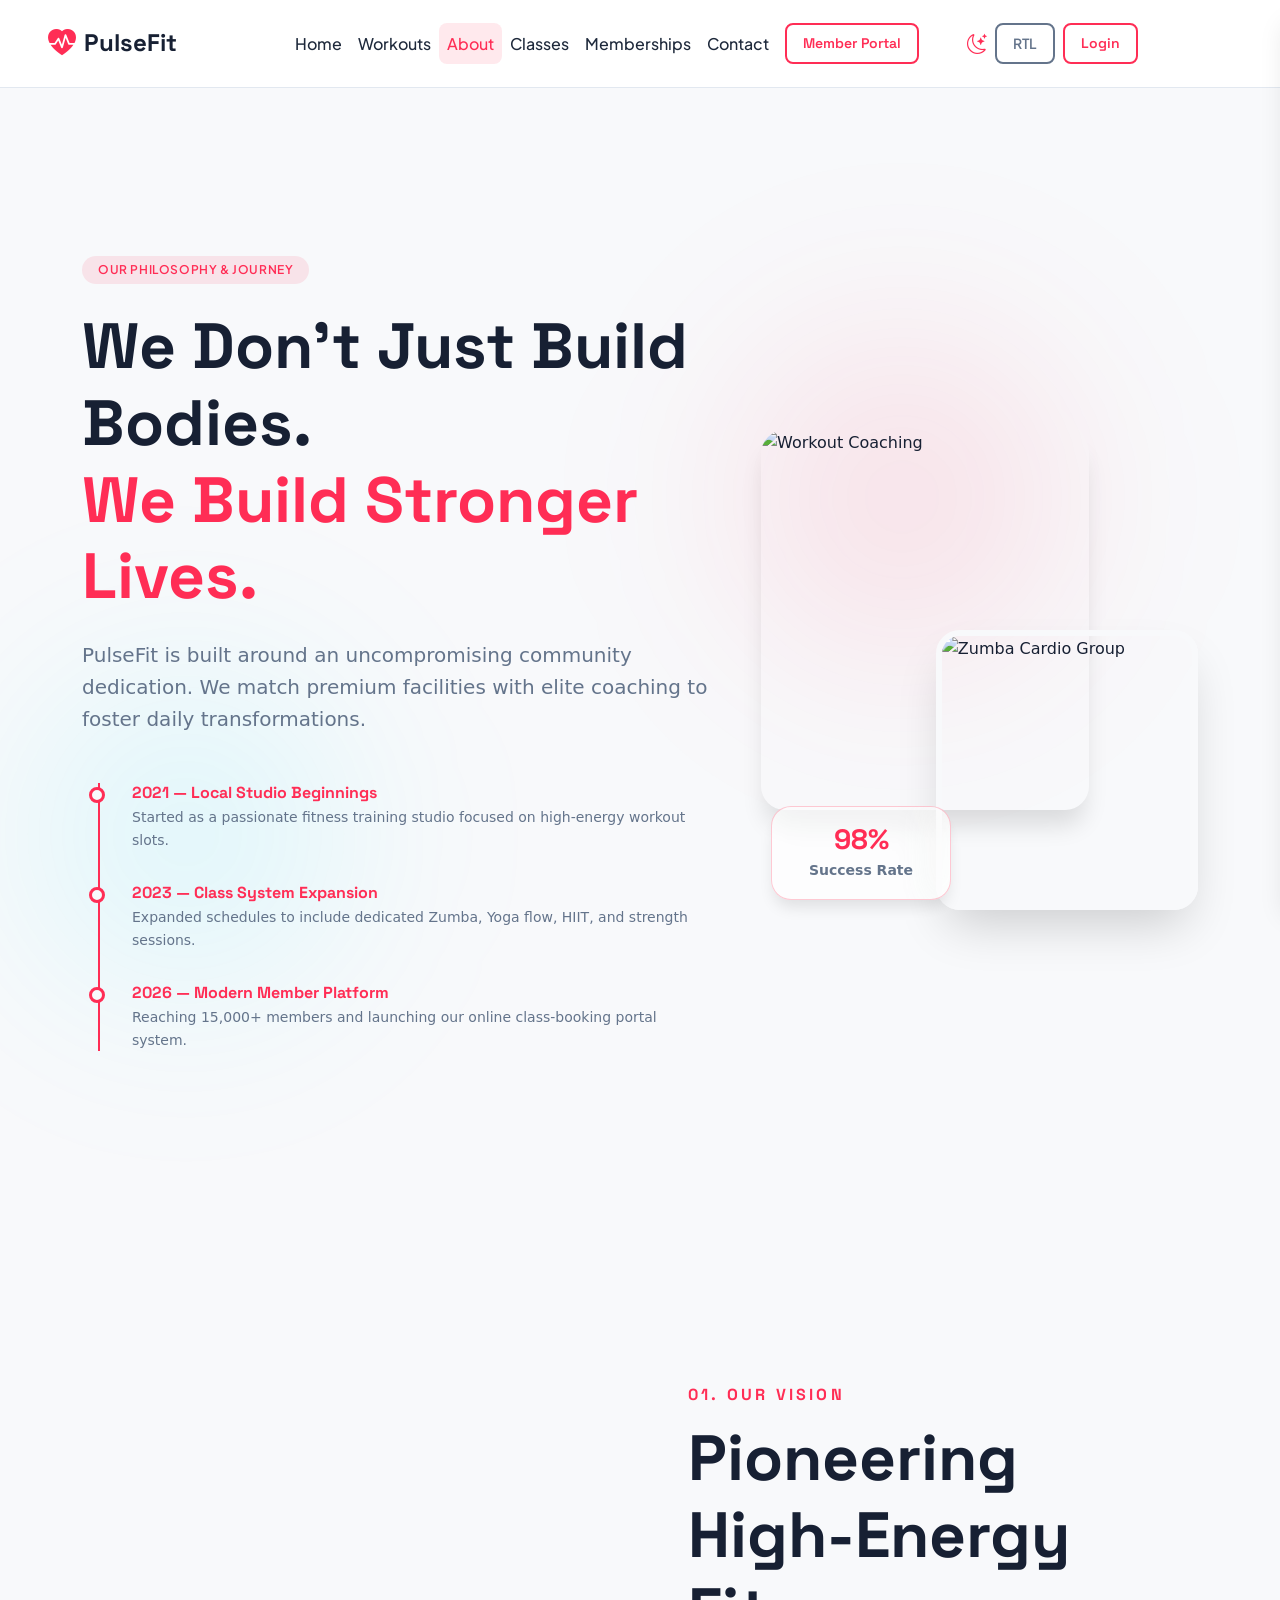
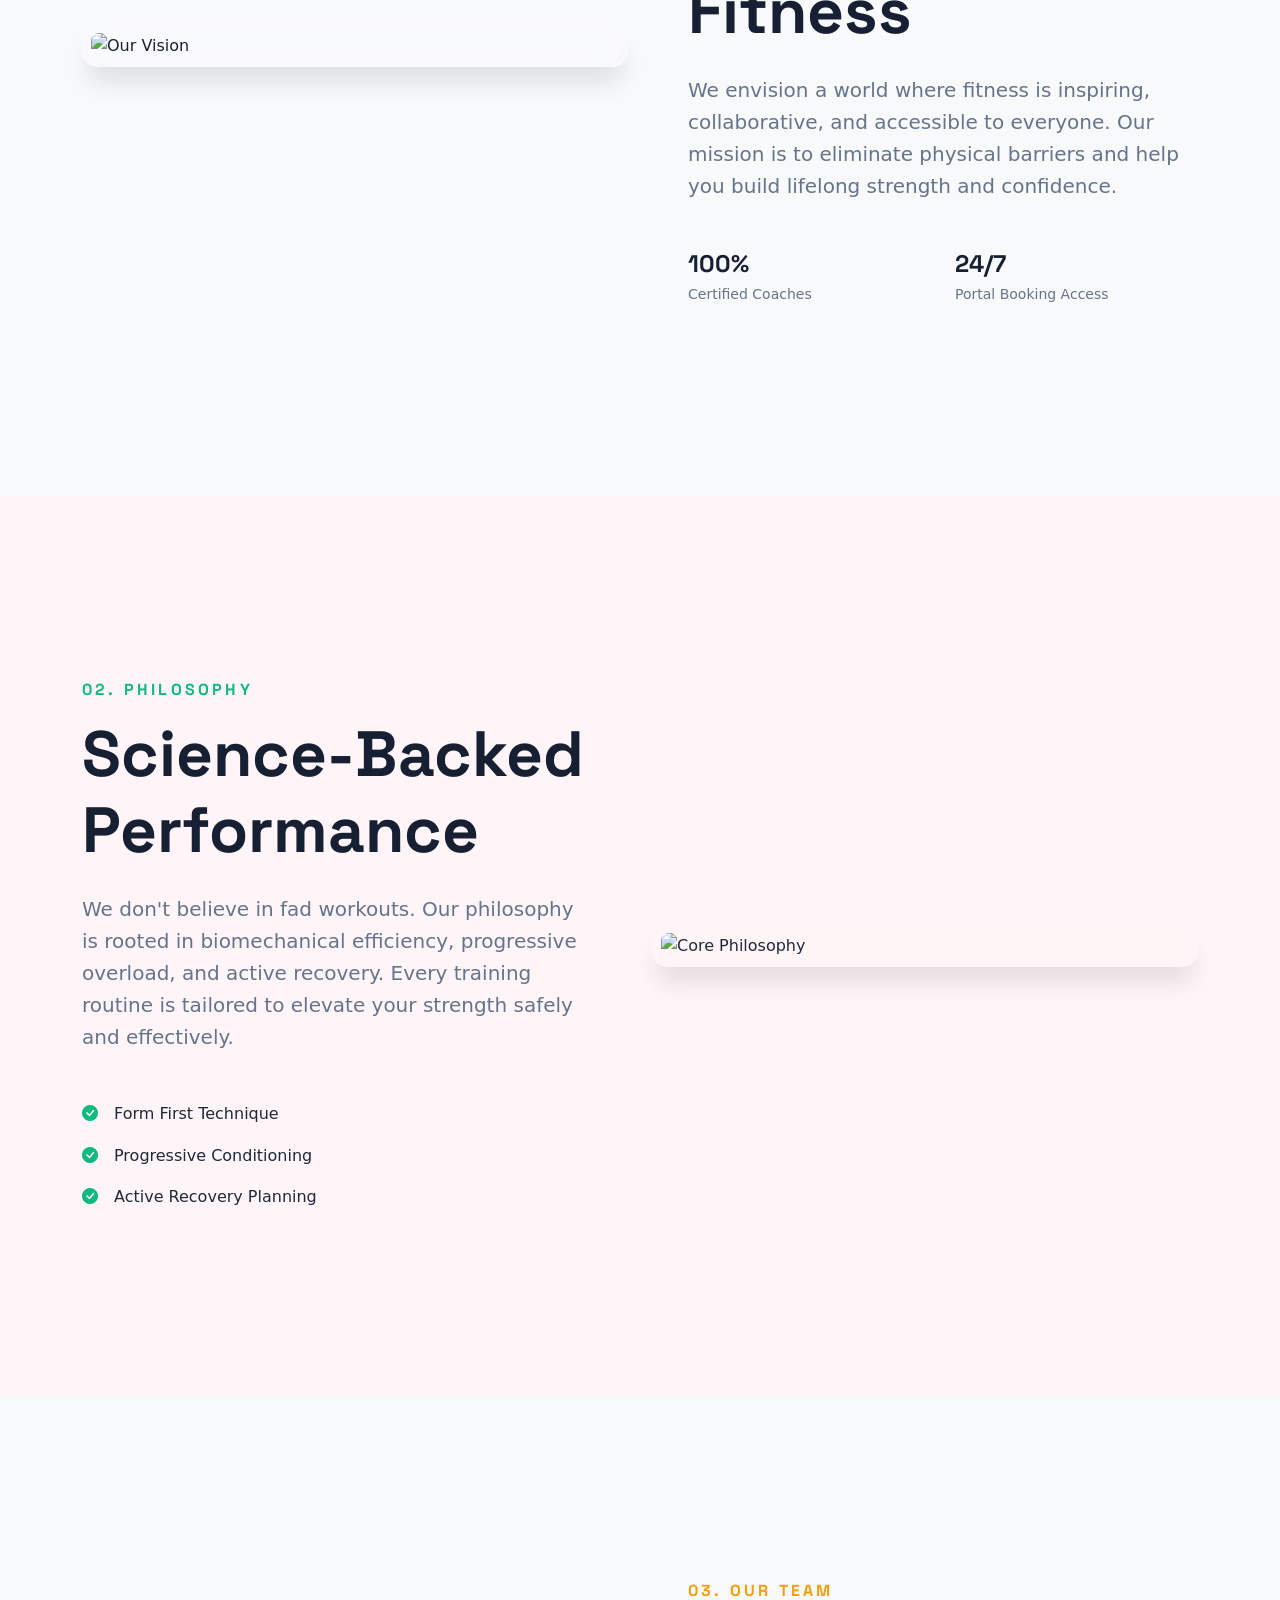
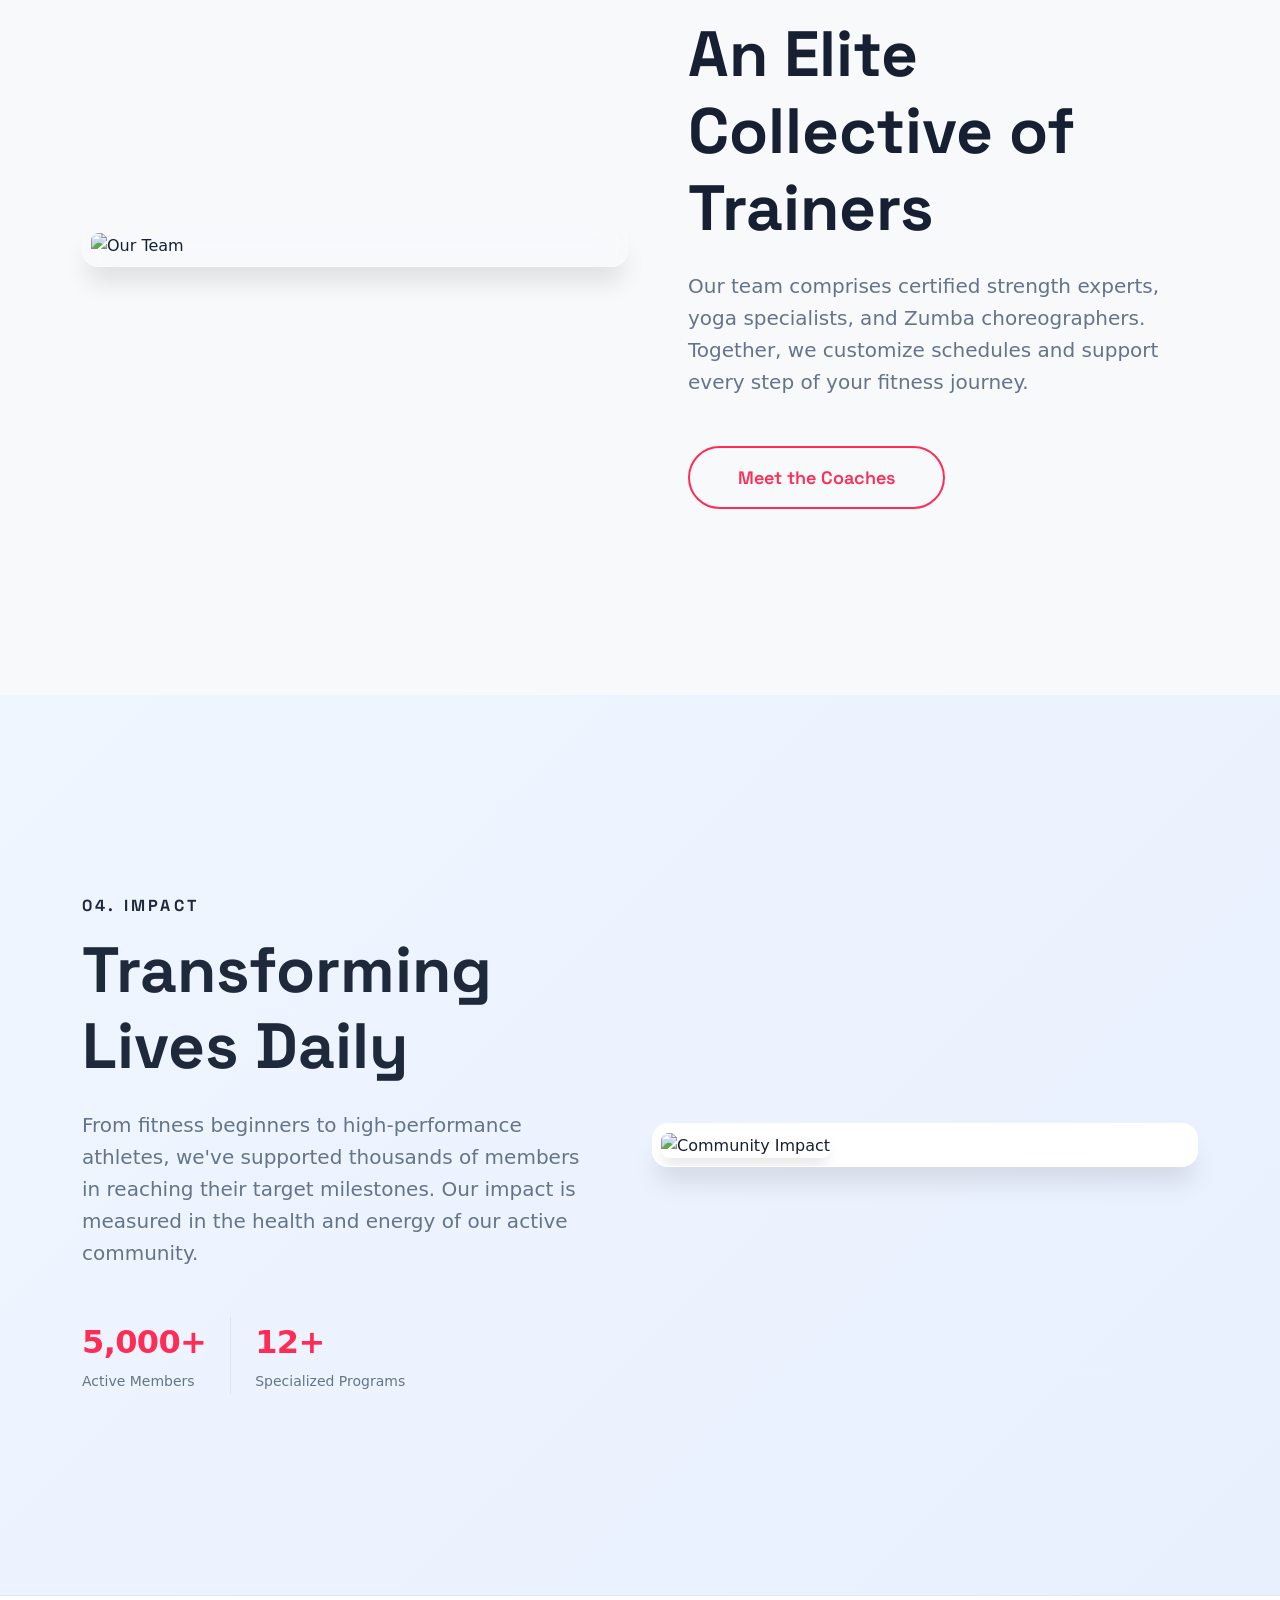
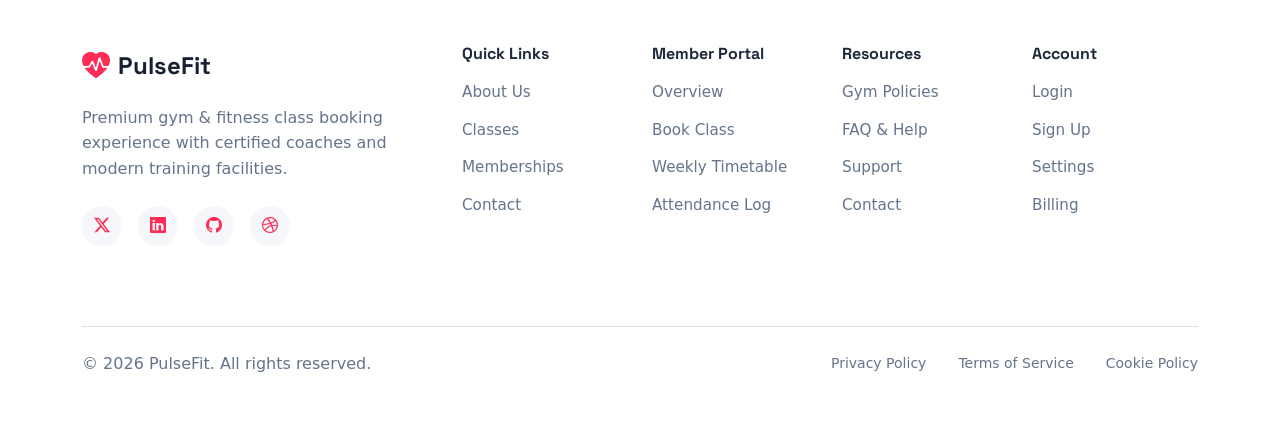
==== commit 5322fb64: "Refactor: Add dashboard sidebar close button, fix auth page alignment on 1024px, and update favicon " ====
--- a/about.html
+++ b/about.html
@@ -5,7 +5,7 @@
     <meta charset="UTF-8">
     <meta name="viewport" content="width=device-width, initial-scale=1.0">
     <title>About Us - PulseFit Gym & Classes</title>
-    <link rel="icon" type="image/svg+xml" href="favicon.svg">
+    <link rel="icon" type="image/png" href="favicon.png">
     <link href="https://cdn.jsdelivr.net/npm/bootstrap@5.3.0/dist/css/bootstrap.min.css" rel="stylesheet">
     <link href="https://cdn.jsdelivr.net/npm/bootstrap-icons@1.11.0/font/bootstrap-icons.css" rel="stylesheet">
     <link
@@ -36,11 +36,11 @@
                     <a class="nav-link" href="pricing.html">Memberships</a>
                     <a class="nav-link" href="contact.html">Contact</a>
                     <a href="dashboard.html" class="btn btn-outline-primary btn-sm ms-2">Member Portal</a>
-                    <a href="login.html" class="btn btn-outline-primary btn-sm ms-2">Login</a>
-                    <button class="btn btn-outline-secondary btn-sm ms-2" id="rtlToggleBtn">RTL</button>
-                    <button class="theme-toggle btn btn-link text-decoration-none ms-3" id="themeToggle">
+                    <button class="theme-toggle btn btn-link text-decoration-none ms-5" id="themeToggle">
                         <i class="bi bi-sun fs-5"></i>
                     </button>
+                    <button class="btn btn-outline-secondary btn-sm ms-2" id="rtlToggleBtn">RTL</button>
+                    <a href="login.html" class="btn btn-outline-primary btn-sm ms-2">Login</a>
                 </div>
 
                 <!-- Mobile Hamburger Menu -->
@@ -72,16 +72,15 @@
                 <a href="services.html" class="side-menu-link">Classes</a>
                 <a href="pricing.html" class="side-menu-link">Memberships</a>
                 <a href="contact.html" class="side-menu-link">Contact</a>
-                <a href="dashboard.html" class="side-menu-link">Member Portal</a>
                 <div class="side-menu-divider"></div>
-                <button class="rtl-toggle-mobile btn btn-outline-secondary w-100 mb-2" id="rtlToggleMobile">
-                    <i class="bi bi-text-left-right me-2"></i> Toggle RTL
-                </button>
-                <button class="theme-toggle-mobile btn btn-outline-primary w-100 mb-3" id="themeToggleMobile">
-                    <i class="bi bi-sun me-2"></i> Toggle Theme
-                </button>
-                <a href="login.html" class="btn btn-outline-secondary w-100 mb-2">Login</a>
-                <a href="signup.html" class="btn btn-primary w-100 text-white">Sign Up</a>
+                <div class="d-flex flex-wrap align-items-center gap-2 justify-content-center py-2">
+                    <a href="dashboard.html" class="btn btn-outline-primary btn-sm px-3">Member Portal</a>
+                    <button class="theme-toggle-mobile btn btn-link text-decoration-none p-2" id="themeToggleMobile">
+                        <i class="bi bi-sun fs-5"></i>
+                    </button>
+                    <button class="rtl-toggle-mobile btn btn-outline-secondary btn-sm px-3" id="rtlToggleMobile">RTL</button>
+                    <a href="login.html" class="btn btn-outline-primary btn-sm px-3">Login</a>
+                </div>
             </div>
         </div>
     </header>
@@ -215,7 +214,7 @@
                     <h6 class="text-warning fw-bold text-uppercase tracking-widest mb-3">03. Our Team</h6>
                     <h2 class="display-3 fw-bold mb-4">An Elite Collective of Trainers</h2>
                     <p class="lead text-muted mb-5">Our team comprises certified strength experts, yoga specialists, and Zumba choreographers. Together, we customize schedules and support every step of your fitness journey.</p>
-                    <a href="contact.html" class="btn btn-outline-dark btn-lg px-5 py-3 rounded-pill">Meet the Coaches</a>
+                    <a href="contact.html" class="btn btn-outline-primary btn-lg px-5 py-3 rounded-pill">Meet the Coaches</a>
                 </div>
             </div>
         </div>
@@ -265,7 +264,7 @@
                         </a>
                         <p class="text-muted">Premium gym & fitness class booking experience with certified coaches and modern training facilities.</p>
                         <div class="social-links">
-                            <a href="#" class="social-link"><i class="bi bi-twitter"></i></a>
+                            <a href="#" class="social-link"><i class="bi bi-twitter-x"></i></a>
                             <a href="#" class="social-link"><i class="bi bi-linkedin"></i></a>
                             <a href="#" class="social-link"><i class="bi bi-github"></i></a>
                             <a href="#" class="social-link"><i class="bi bi-dribbble"></i></a>
--- a/assets/css/style.css
+++ b/assets/css/style.css
@@ -384,7 +384,7 @@
   align-items: center;
   justify-content: center;
   gap: 0.75rem;
-  transition: all 0.3s ease;
+  transition: all 0.3s ease; white-space: nowrap;
 }
 
 [data-theme="dark"] .social-btn-premium {
@@ -925,10 +925,46 @@
   box-shadow: var(--shadow-lg);
   width: 100%;
   max-width: 400px;
+  border: 1px solid var(--light-gray);
+  transition: border-color var(--transition-normal), background-color var(--transition-normal);
 }
 
 [data-theme="dark"] .chart-container {
   background: var(--soft-gray);
+  border: 1px solid rgba(255, 255, 255, 0.15);
+  box-shadow: 0 10px 25px -5px rgba(0, 0, 0, 0.5);
+}
+
+.chart-grid-line {
+  stroke: rgba(0, 0, 0, 0.06);
+  stroke-width: 1;
+  stroke-dasharray: 4 4;
+}
+
+[data-theme="dark"] .chart-grid-line {
+  stroke: rgba(255, 255, 255, 0.1);
+}
+
+.chart-label {
+  font-family: var(--font-primary);
+  font-size: 10px;
+  fill: #94a3b8;
+  font-weight: 500;
+}
+
+[data-theme="dark"] .chart-label {
+  fill: #64748b;
+}
+
+.chart-dot {
+  fill: #FF2D55;
+  stroke: #ffffff;
+  stroke-width: 2;
+  transition: r 0.2s ease;
+}
+
+[data-theme="dark"] .chart-dot {
+  stroke: #111827;
 }
 
 .chart-header {
@@ -963,6 +999,7 @@
 }
 
 .impact-item {
+  height: 100%;
   background: var(--pure-white);
   padding: 1.5rem;
   border-radius: var(--radius-lg);
@@ -1440,21 +1477,27 @@
 
 /* ===== CTA Section ===== */
 .cta-section {
-  background: var(--premium-blue);
-  color: white;
+  background: var(--premium-blue) !important;
+  color: white !important;
+
+
   padding: 4rem 0;
 }
 
 .cta-section h2,
 .cta-section p {
-  color: white;
+  color: white !important;
 }
 
 .cta-section .btn-light {
-  background: white;
-  color: var(--premium-blue);
-  border: none;
-  font-weight: 600;
+  background: white !important;
+  color: var(--premium-blue) !important;
+  border: none !important;
+  font-weight: 600 !important;
+
+
+
+
   transition: all var(--transition-normal);
 }
 
@@ -1665,9 +1708,14 @@
 }
 
 [data-theme="dark"] .btn-light {
-  background: var(--soft-gray);
-  color: var(--muted-gray);
-  border: 1px solid rgba(255, 255, 255, 0.1);
+  background: #FFFFFF !important;
+  color: var(--saas-navy) !important;
+  border: 1px solid var(--light-gray) !important;
+}
+
+[data-theme="dark"] .btn-light:hover {
+  background: var(--light-gray) !important;
+  color: var(--saas-navy) !important;
 }
 
 .btn-link {
@@ -1847,10 +1895,7 @@
     gap: 1rem;
   }
 
-  .case-metrics {
-    flex-direction: column;
-    gap: 1rem;
-  }
+
 
   .service-metrics {
     flex-direction: column;
@@ -1867,7 +1912,7 @@
   }
 
   .social-links {
-    justify-content: center;
+    justify-content: flex-start;
   }
 }
 
@@ -1879,6 +1924,12 @@
 .text-success {
   color: var(--success-green) !important;
 }
+
+
+
+
+
+
 
 .text-warning {
   color: var(--warning-yellow) !important;
@@ -2323,11 +2374,9 @@
 
 /* Accordion Visibility in Dark Mode */
 [data-theme="dark"] .accordion-button {
-  color: var(--saas-navy) !important;
-}
-
-[data-theme="dark"] .accordion-button::after {
-  filter: invert(1);
+  color: var(--text-primary) !important;
+  --bs-accordion-btn-icon: url("data:image/svg+xml,%3csvg xmlns='http://www.w3.org/2000/svg' viewBox='0 0 16 16' fill='%23ffffff'%3e%3cpath fill-rule='evenodd' d='M1.646 4.646a.5.5 0 0 1 .708 0L8 10.293l5.646-5.647a.5.5 0 0 1 .708.708l-6 6a.5.5 0 0 1-.708 0l-6-6a.5.5 0 0 1 0-.708z'/%3e%3c/svg%3e") !important;
+  --bs-accordion-btn-active-icon: url("data:image/svg+xml,%3csvg xmlns='http://www.w3.org/2000/svg' viewBox='0 0 16 16' fill='%23ffffff'%3e%3cpath fill-rule='evenodd' d='M1.646 4.646a.5.5 0 0 1 .708 0L8 10.293l5.646-5.647a.5.5 0 0 1 .708.708l-6 6a.5.5 0 0 1-.708 0l-6-6a.5.5 0 0 1 0-.708z'/%3e%3c/svg%3e") !important;
 }
 
 [data-theme="dark"] .accordion-button:not(.collapsed) {
@@ -2480,6 +2529,220 @@
     padding-left: 0.8rem !important;
     padding-right: 0.8rem !important;
     white-space: nowrap;
+  }
+}
+
+/* ===== Back to Top Button ===== */
+.back-to-top {
+  position: fixed !important;
+  bottom: 30px !important;
+  right: 30px !important;
+  left: auto !important;
+  width: 46px !important;
+  height: 46px !important;
+  border-radius: 50% !important;
+  display: flex !important;
+  align-items: center !important;
+  justify-content: center !important;
+  z-index: 9999 !important;
+  opacity: 0;
+  visibility: hidden;
+  box-shadow: 0 4px 12px rgba(0, 0, 0, 0.15);
+  transition: all var(--transition-normal);
+  border: 1px solid rgba(255, 255, 255, 0.1);
+  padding: 0 !important;
+  background-color: var(--premium-blue) !important;
+  color: #fff !important;
+}
+
+[dir="rtl"] .back-to-top {
+  right: auto !important;
+  left: 30px !important;
+}
+
+.back-to-top.show {
+  opacity: 1;
+  visibility: visible;
+}
+
+.back-to-top:hover {
+  transform: translateY(-3px);
+  box-shadow: 0 6px 16px rgba(255, 45, 85, 0.3);
+  color: #fff;
+  background-color: var(--premium-blue);
+}
+
+[data-theme="dark"] .back-to-top {
+  box-shadow: 0 4px 20px rgba(0, 0, 0, 0.5);
+  border-color: rgba(255, 255, 255, 0.15);
+}
+
+/* ===== RTL Grid Padding Fixes ===== */
+@media (min-width: 992px) {
+  [dir="rtl"] .ps-lg-5 {
+    padding-left: 0 !important;
+    padding-right: 3rem !important;
+    direction: ltr !important;
+  }
+  [dir="rtl"] .pe-lg-5 {
+    padding-right: 0 !important;
+    padding-left: 3rem !important;
+    direction: ltr !important;
+  }
+}
+
+/* Reset icon margin inside LTR-directed columns in RTL mode */
+[dir="rtl"] .ps-lg-5 .me-3,
+[dir="rtl"] .pe-lg-5 .me-3 {
+  margin-left: 0 !important;
+  margin-right: 1rem !important;
+}
+
+/* ===== RTL Hero Content Text Fix ===== */
+[dir="rtl"] .hero-content {
+  direction: ltr !important;
+  text-align: right !important;
+}
+
+[dir="rtl"] .hero-content h1,
+[dir="rtl"] .hero-content p {
+  direction: ltr !important;
+  text-align: right !important;
+}
+
+[dir="rtl"] .hero-actions {
+  justify-content: flex-end !important;
+}
+
+/* ===== RTL Margin/Padding Utility Fixes ===== */
+[dir="rtl"] .me-1 { margin-right: 0 !important; margin-left: .25rem !important; }
+[dir="rtl"] .me-2 { margin-right: 0 !important; margin-left: .5rem !important; }
+[dir="rtl"] .me-3 { margin-right: 0 !important; margin-left: 1rem !important; }
+[dir="rtl"] .me-4 { margin-right: 0 !important; margin-left: 1.5rem !important; }
+[dir="rtl"] .me-5 { margin-right: 0 !important; margin-left: 3rem !important; }
+
+[dir="rtl"] .ms-1 { margin-left: 0 !important; margin-right: .25rem !important; }
+[dir="rtl"] .ms-2 { margin-left: 0 !important; margin-right: .5rem !important; }
+[dir="rtl"] .ms-3 { margin-left: 0 !important; margin-right: 1rem !important; }
+[dir="rtl"] .ms-4 { margin-left: 0 !important; margin-right: 1.5rem !important; }
+[dir="rtl"] .ms-5 { margin-left: 0 !important; margin-right: 3rem !important; }
+
+[dir="rtl"] .pe-1 { padding-right: 0 !important; padding-left: .25rem !important; }
+[dir="rtl"] .pe-2 { padding-right: 0 !important; padding-left: .5rem !important; }
+[dir="rtl"] .pe-3 { padding-right: 0 !important; padding-left: 1rem !important; }
+[dir="rtl"] .pe-4 { padding-right: 0 !important; padding-left: 1.5rem !important; }
+[dir="rtl"] .pe-5 { padding-right: 0 !important; padding-left: 3rem !important; }
+
+[dir="rtl"] .ps-1 { padding-left: 0 !important; padding-right: .25rem !important; }
+[dir="rtl"] .ps-2 { padding-left: 0 !important; padding-right: .5rem !important; }
+[dir="rtl"] .ps-3 { padding-left: 0 !important; padding-right: 1rem !important; }
+[dir="rtl"] .ps-4 { padding-left: 0 !important; padding-right: 1.5rem !important; }
+[dir="rtl"] .ps-5 { padding-left: 0 !important; padding-right: 3rem !important; }
+
+/* Navbar button spacing in RTL mode */
+[dir="rtl"] #themeToggle {
+  margin-right: 1.25rem !important;
+  margin-left: 1.25rem !important;
+}
+[dir="rtl"] #rtlToggleBtn {
+  margin-right: 0.75rem !important;
+  margin-left: 0.75rem !important;
+}
+
+/* Auth Floating Controls Overlap Fix in RTL */
+[dir="rtl"] .auth-controls #themeToggle {
+  margin-left: 0 !important;
+  margin-right: 0.75rem !important;
+}
+
+@media (max-width: 576px) {
+  [dir="rtl"] .auth-controls #themeToggle {
+    margin-right: 0.5rem !important;
+  }
+}
+
+/* Password Eye Icon positioning in RTL */
+[dir="rtl"] #togglePassword,
+[dir="rtl"] #toggleConfirmPassword,
+[dir="rtl"] .form-floating-custom button {
+  right: auto !important;
+  left: 0 !important;
+}
+
+[dir="rtl"] input ~ button.position-absolute {
+  right: auto !important;
+  left: 10px !important;
+}
+
+/* ===== RTL Auth Page Alignments ===== */
+[dir="rtl"] .auth-header-visual p {
+  direction: ltr !important;
+  unicode-bidi: embed;
+  text-align: center !important;
+}
+
+[dir="rtl"] .form-floating-custom .form-control {
+  padding: 1.5rem 3.5rem 0.5rem 3.5rem !important;
+  text-align: right !important;
+}
+
+[dir="rtl"] .form-floating-custom label {
+  left: auto !important;
+  right: 3.5rem !important;
+  text-align: right !important;
+}
+
+[dir="rtl"] .form-floating-custom .form-icon {
+  left: auto !important;
+  right: 1.25rem !important;
+}
+
+[dir="rtl"] .form-check {
+  padding-left: 0 !important;
+  padding-right: 1.5em !important;
+  text-align: right !important;
+}
+
+[dir="rtl"] .form-check .form-check-input {
+  float: right !important;
+  margin-left: 0 !important;
+  margin-right: -1.5em !important;
+}
+
+[dir="rtl"] .auth-form-wrap a,
+[dir="rtl"] .password-strength-label {
+  direction: ltr !important;
+  unicode-bidi: embed;
+}
+
+/* ===== Auth Floating Controls Outside Card on Mobile & 768px ===== */
+@media (max-width: 768px) {
+  body.auth-body {
+    display: flex !important;
+    flex-direction: column !important;
+    min-height: 100vh !important;
+  }
+
+  .auth-controls {
+    position: relative !important;
+    top: auto !important;
+    right: auto !important;
+    margin: 1.5rem 1.5rem 0 auto !important;
+    z-index: 101 !important;
+    width: fit-content !important;
+  }
+
+  /* Support RTL layout side alignment */
+  [dir="rtl"] .auth-controls {
+    margin: 1.5rem auto 0 1.5rem !important;
+  }
+
+  .auth-section {
+    flex-grow: 1 !important;
+    padding: 30px 0 !important;
+    min-height: auto !important;
+    display: flex !important;
+    align-items: center !important;
   }
 }
 
--- a/assets/css/premium.css
+++ b/assets/css/premium.css
@@ -742,3 +742,49 @@
     transform: translateY(0);
   }
 }
+
+/* ===== Responsive Floating Badges Adjustment ===== */
+@media (max-width: 1024px) {
+  .badge-members {
+    left: 10px !important;
+    right: auto !important;
+  }
+  .badge-classes {
+    left: 10px !important;
+    right: auto !important;
+  }
+  .badge-trainers {
+    right: 10px !important;
+    left: auto !important;
+  }
+  .badge-rating {
+    right: 10px !important;
+    left: auto !important;
+  }
+}
+
+/* ===== About Page Gaps Fix on Tablet/Mobile ===== */
+@media (max-width: 1024px) {
+  .about-hero {
+    min-height: auto !important;
+    padding: 6rem 0 3rem !important;
+  }
+  .about-showcase.vh-100 {
+    height: auto !important;
+    min-height: auto !important;
+    padding: 4rem 0 !important;
+  }
+}
+
+/* ===== Classes Grid Centering on Tablet ===== */
+@media (max-width: 991.98px) {
+  .classes-grid-container {
+    display: flex !important;
+    flex-wrap: wrap !important;
+    justify-content: center !important;
+    gap: 2rem !important;
+  }
+  .class-premium-card {
+    flex: 0 1 340px !important;
+  }
+}
